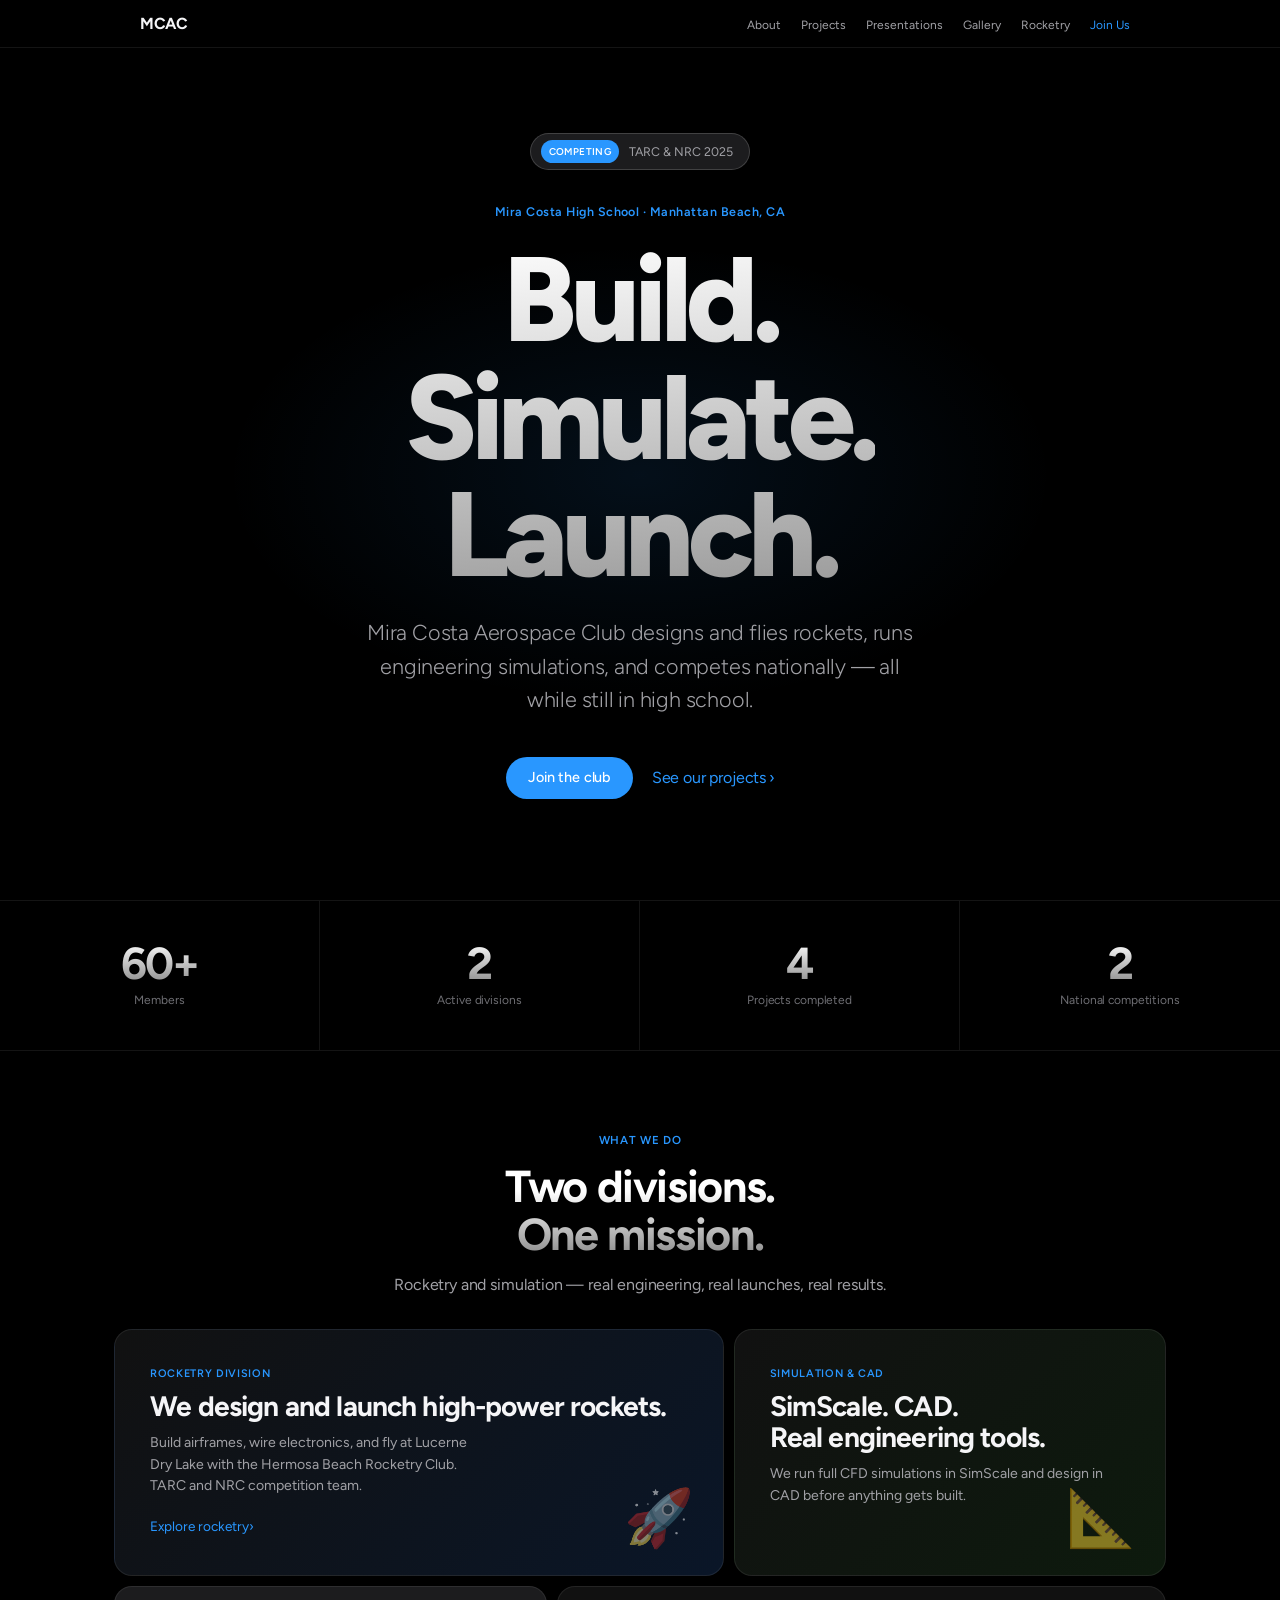
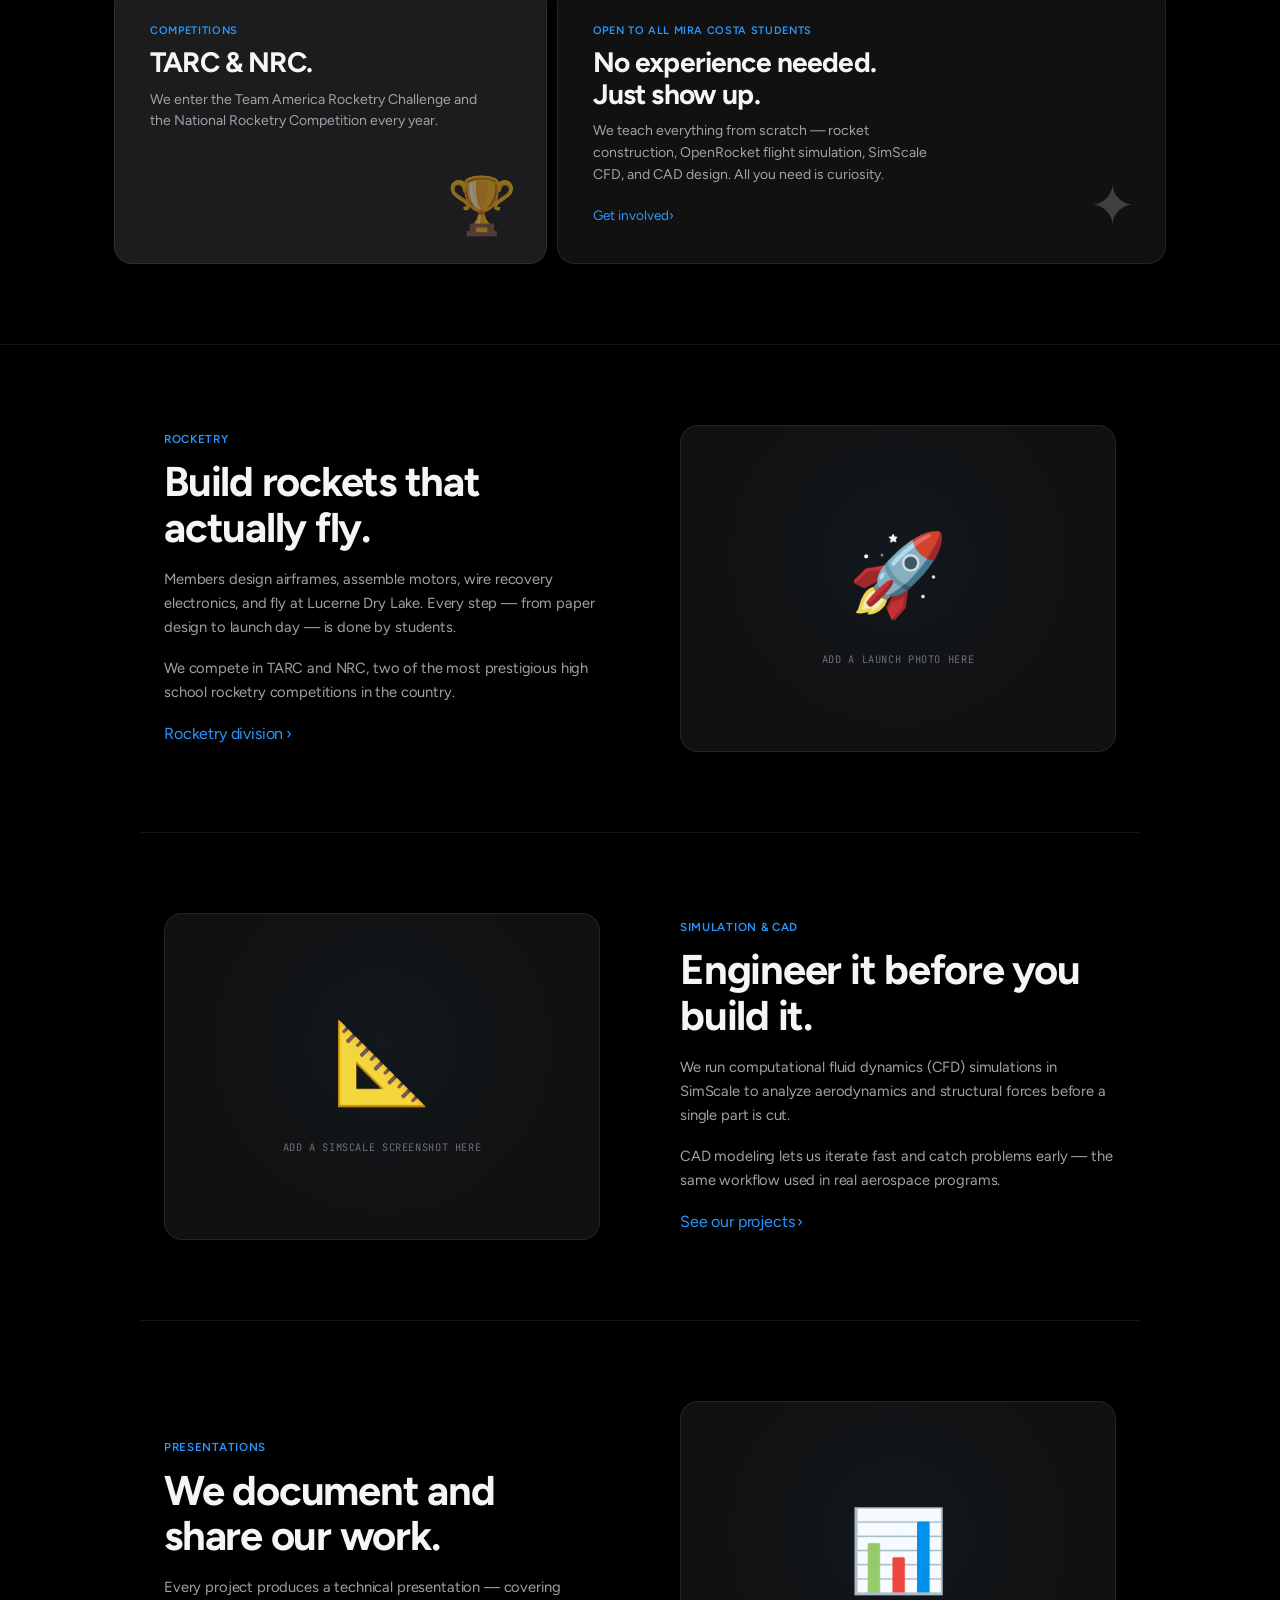
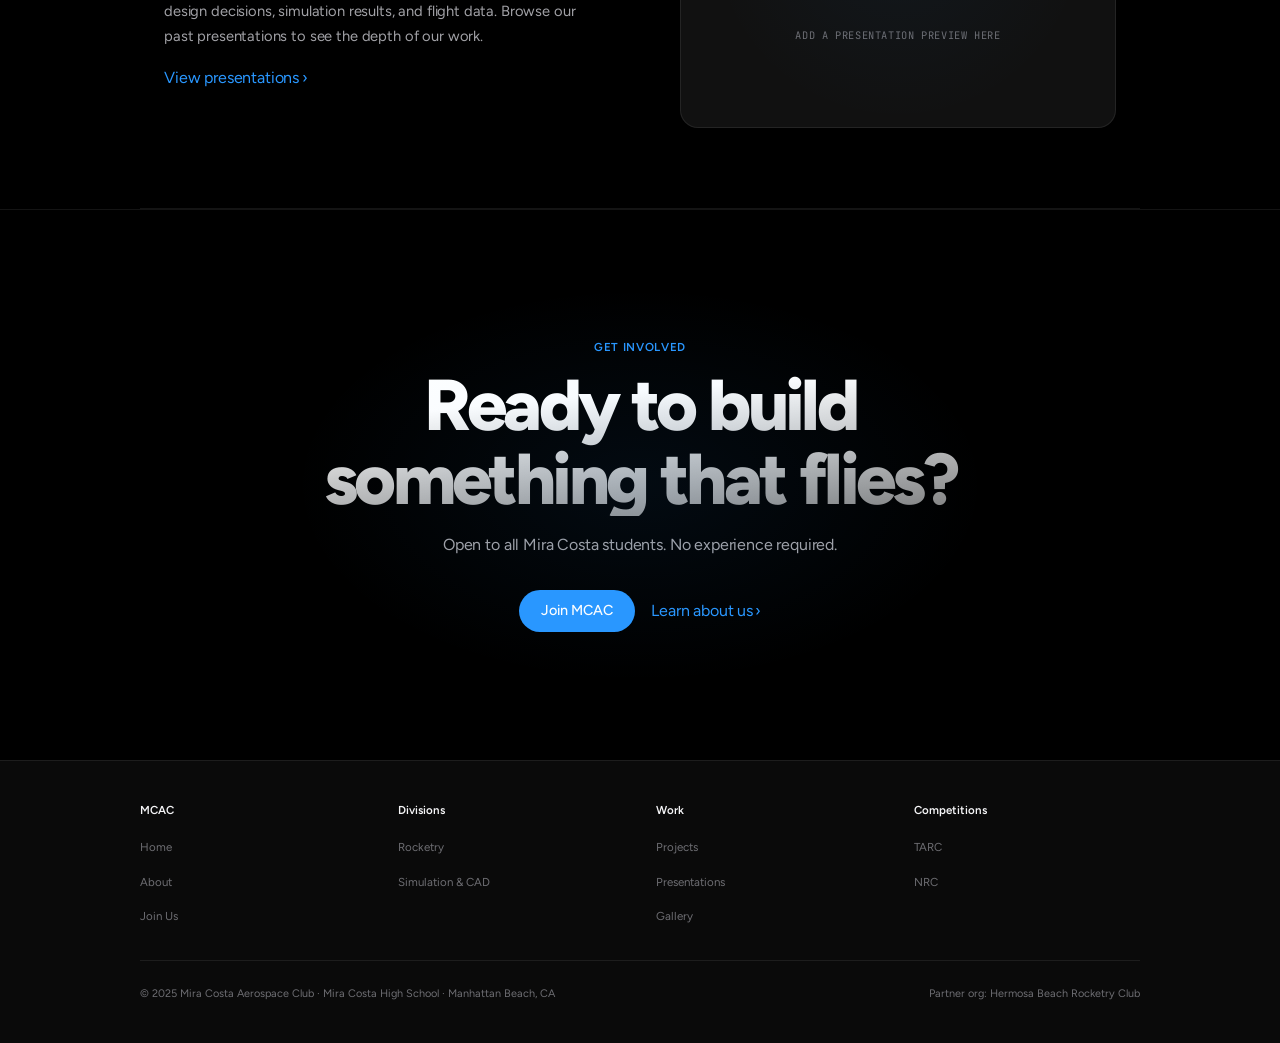
==== index.html @ 3d3687a6 "Add files via upload" ====
<!DOCTYPE html>
<html lang="en">
<head>
  <meta charset="UTF-8" />
  <meta name="viewport" content="width=device-width, initial-scale=1.0" />
  <title>Mira Costa Aerospace Club</title>
  <link rel="stylesheet" href="style.css" />
  <style>
    /* ── Hero ── */
    .hero {
      min-height: 100vh;
      display: flex;
      flex-direction: column;
      align-items: center;
      justify-content: center;
      text-align: center;
      padding: calc(var(--nav-h) + 5rem) 24px 6rem;
      position: relative;
      overflow: hidden;
    }

    .hero::before {
      content: '';
      position: absolute;
      top: 25%;
      left: 50%;
      transform: translateX(-50%);
      width: 900px; height: 500px;
      background: radial-gradient(ellipse, rgba(41,151,255,0.1) 0%, transparent 65%);
      pointer-events: none;
    }

    .hero-eyebrow {
      font-size: 0.78rem;
      font-weight: 600;
      letter-spacing: 0.04em;
      color: var(--blue);
      margin-bottom: 1.2rem;
      opacity: 0;
      animation: fadeUp 0.7s ease 0.1s forwards;
    }

    .hero h1 {
      font-size: clamp(3.8rem, 10vw, 7.5rem);
      font-weight: 800;
      letter-spacing: -0.05em;
      line-height: 0.98;
      margin-bottom: 1.4rem;
      opacity: 0;
      animation: fadeUp 0.7s ease 0.2s forwards;
      background: linear-gradient(175deg, #ffffff 0%, #999 100%);
      -webkit-background-clip: text;
      -webkit-text-fill-color: transparent;
      background-clip: text;
    }

    .hero-sub {
      font-size: clamp(1rem, 2vw, 1.35rem);
      font-weight: 300;
      color: var(--text-mid);
      max-width: 560px;
      line-height: 1.55;
      margin-bottom: 2.5rem;
      letter-spacing: -0.01em;
      opacity: 0;
      animation: fadeUp 0.7s ease 0.3s forwards;
    }

    .hero-actions {
      display: flex;
      gap: 1.2rem;
      justify-content: center;
      flex-wrap: wrap;
      opacity: 0;
      animation: fadeUp 0.7s ease 0.4s forwards;
    }

    /* ── Competitions badge ── */
    .comp-badge {
      display: inline-flex;
      align-items: center;
      gap: 0.6rem;
      background: var(--bg3);
      border: 1px solid var(--border2);
      border-radius: 980px;
      padding: 0.4rem 1rem 0.4rem 0.6rem;
      font-size: 0.78rem;
      color: var(--text-mid);
      margin-bottom: 2rem;
      opacity: 0;
      animation: fadeUp 0.7s ease 0.15s forwards;
    }

    .comp-badge span {
      background: var(--blue);
      color: #fff;
      font-size: 0.62rem;
      font-weight: 600;
      letter-spacing: 0.04em;
      text-transform: uppercase;
      padding: 0.2rem 0.5rem;
      border-radius: 980px;
    }

    /* ── Feature rows ── */
    .feature-row {
      display: grid;
      grid-template-columns: 1fr 1fr;
      gap: 5rem;
      align-items: center;
      padding: 5rem 24px;
      max-width: 1000px;
      margin: 0 auto;
      border-bottom: 1px solid var(--border);
    }

    .feature-row.flip { direction: rtl; }
    .feature-row.flip > * { direction: ltr; }

    .feature-text .eyebrow { margin-bottom: 0.7rem; }

    .feature-text h2 {
      font-size: clamp(1.8rem, 3.5vw, 2.6rem);
      font-weight: 700;
      letter-spacing: -0.03em;
      line-height: 1.1;
      margin-bottom: 1rem;
    }

    .feature-text p {
      font-size: 0.92rem;
      color: var(--text-mid);
      line-height: 1.65;
      margin-bottom: 1rem;
      letter-spacing: -0.01em;
    }

    .feature-visual {
      background: var(--bg2);
      border: 1px solid var(--border);
      border-radius: 18px;
      aspect-ratio: 4/3;
      display: flex;
      flex-direction: column;
      align-items: center;
      justify-content: center;
      font-size: 5rem;
      gap: 0.8rem;
      position: relative;
      overflow: hidden;
    }

    .feature-visual::before {
      content: '';
      position: absolute;
      inset: 0;
      background: radial-gradient(circle at 50% 40%, rgba(41,151,255,0.05), transparent 65%);
    }

    .feature-visual p {
      font-size: 0.65rem;
      color: var(--text-dim);
      letter-spacing: 0.06em;
      text-transform: uppercase;
      font-family: 'JetBrains Mono', monospace;
    }

    /* ── CTA ── */
    .cta-section {
      text-align: center;
      padding: 8rem 24px;
      position: relative;
      overflow: hidden;
    }

    .cta-section::before {
      content: '';
      position: absolute;
      top: 50%; left: 50%;
      transform: translate(-50%,-50%);
      width: 700px; height: 400px;
      background: radial-gradient(ellipse, rgba(41,151,255,0.07), transparent 70%);
      pointer-events: none;
    }

    .cta-section h2 {
      font-size: clamp(2.5rem, 6vw, 4.5rem);
      font-weight: 800;
      letter-spacing: -0.05em;
      line-height: 1.02;
      margin-bottom: 1rem;
      background: linear-gradient(175deg, #fff 30%, #666 100%);
      -webkit-background-clip: text;
      -webkit-text-fill-color: transparent;
      background-clip: text;
    }

    .cta-section p { font-size: 1rem; color: var(--text-mid); margin-bottom: 2rem; letter-spacing: -0.01em; }
    .cta-actions { display: flex; gap: 1rem; justify-content: center; flex-wrap: wrap; }

    @keyframes fadeUp {
      from { opacity: 0; transform: translateY(20px); }
      to   { opacity: 1; transform: translateY(0); }
    }

    @media (max-width: 760px) {
      .feature-row { grid-template-columns: 1fr; gap: 2.5rem; }
      .feature-row.flip { direction: ltr; }
    }
  </style>
</head>
<body>

  <nav>
    <div class="nav-inner">
      <a href="index.html" class="nav-logo">MCAC</a>
      <ul class="nav-links">
        <li><a href="about.html">About</a></li>
        <li><a href="projects.html">Projects</a></li>
        <li><a href="presentations.html">Presentations</a></li>
        <li><a href="gallery.html">Gallery</a></li>
        <li><a href="rocketry/index.html">Rocketry</a></li>
        <li><a href="contact.html" class="nav-join">Join Us</a></li>
      </ul>
    </div>
  </nav>

  <!-- HERO -->
  <section class="hero">
    <div class="comp-badge">
      <span>Competing</span>
      TARC &amp; NRC 2025
    </div>
    <div class="hero-eyebrow">Mira Costa High School · Manhattan Beach, CA</div>
    <h1>Build.<br>Simulate.<br>Launch.</h1>
    <p class="hero-sub">
      Mira Costa Aerospace Club designs and flies rockets, runs engineering simulations, and competes nationally — all while still in high school.
    </p>
    <div class="hero-actions">
      <a href="contact.html" class="btn-filled">Join the club</a>
      <a href="projects.html" class="btn-link">See our projects</a>
    </div>
  </section>

  <!-- STATS -->
  <div class="stats-bar reveal">
    <div class="stat-cell">
      <div class="stat-num">60+</div>
      <div class="stat-label">Members</div>
    </div>
    <div class="stat-cell">
      <div class="stat-num">2</div>
      <div class="stat-label">Active divisions</div>
    </div>
    <div class="stat-cell">
      <div class="stat-num">4</div>
      <div class="stat-label">Projects completed</div>
    </div>
    <div class="stat-cell">
      <div class="stat-num">2</div>
      <div class="stat-label">National competitions</div>
    </div>
  </div>

  <!-- BENTO -->
  <div style="text-align:center; padding: 5rem 24px 2rem; max-width:700px; margin:0 auto;" class="reveal">
    <div class="eyebrow">What we do</div>
    <h2 class="section-title">Two divisions.<br>One mission.</h2>
    <p style="font-size:1rem; color:var(--text-mid); letter-spacing:-0.01em;">Rocketry and simulation — real engineering, real launches, real results.</p>
  </div>

  <div class="bento reveal">
    <div class="bento-card col-7" style="background: linear-gradient(135deg, #111 0%, #0a1628 100%);">
      <div class="card-eyebrow">Rocketry Division</div>
      <h3>We design and launch high-power rockets.</h3>
      <p>Build airframes, wire electronics, and fly at Lucerne Dry Lake with the Hermosa Beach Rocketry Club. TARC and NRC competition team.</p>
      <a href="rocketry/index.html" class="btn-link-sm" style="margin-top:1.2rem; display:inline-flex;">Explore rocketry</a>
      <div class="big-icon">🚀</div>
    </div>

    <div class="bento-card col-5" style="background: linear-gradient(135deg, #111 0%, #0d1a0d 100%);">
      <div class="card-eyebrow">Simulation & CAD</div>
      <h3>SimScale. CAD.<br>Real engineering tools.</h3>
      <p>We run full CFD simulations in SimScale and design in CAD before anything gets built.</p>
      <div class="big-icon">📐</div>
    </div>

    <div class="bento-card col-5" style="background:var(--bg3);">
      <div class="card-eyebrow">Competitions</div>
      <h3>TARC &amp; NRC.</h3>
      <p>We enter the Team America Rocketry Challenge and the National Rocketry Competition every year.</p>
      <div class="big-icon">🏆</div>
    </div>

    <div class="bento-card col-7" style="background:var(--bg2);">
      <div class="card-eyebrow">Open to all Mira Costa students</div>
      <h3>No experience needed.<br>Just show up.</h3>
      <p>We teach everything from scratch — rocket construction, OpenRocket flight simulation, SimScale CFD, and CAD design. All you need is curiosity.</p>
      <a href="contact.html" class="btn-link-sm" style="margin-top:1.2rem; display:inline-flex;">Get involved</a>
      <div class="big-icon" style="opacity:0.2;">✦</div>
    </div>
  </div>

  <hr class="section-divider" />

  <!-- FEATURE: ROCKETRY -->
  <div class="feature-row reveal">
    <div class="feature-text">
      <div class="eyebrow">Rocketry</div>
      <h2>Build rockets that actually fly.</h2>
      <p>Members design airframes, assemble motors, wire recovery electronics, and fly at Lucerne Dry Lake. Every step — from paper design to launch day — is done by students.</p>
      <p>We compete in TARC and NRC, two of the most prestigious high school rocketry competitions in the country.</p>
      <a href="rocketry/index.html" class="btn-link">Rocketry division</a>
    </div>
    <div class="feature-visual">
      🚀
      <p>Add a launch photo here</p>
    </div>
  </div>

  <!-- FEATURE: SIMULATION -->
  <div class="feature-row flip reveal">
    <div class="feature-text">
      <div class="eyebrow">Simulation & CAD</div>
      <h2>Engineer it before you build it.</h2>
      <p>We run computational fluid dynamics (CFD) simulations in SimScale to analyze aerodynamics and structural forces before a single part is cut.</p>
      <p>CAD modeling lets us iterate fast and catch problems early — the same workflow used in real aerospace programs.</p>
      <a href="projects.html" class="btn-link">See our projects</a>
    </div>
    <div class="feature-visual">
      📐
      <p>Add a SimScale screenshot here</p>
    </div>
  </div>

  <!-- FEATURE: PRESENTATIONS -->
  <div class="feature-row reveal">
    <div class="feature-text">
      <div class="eyebrow">Presentations</div>
      <h2>We document and share our work.</h2>
      <p>Every project produces a technical presentation — covering design decisions, simulation results, and flight data. Browse our past presentations to see the depth of our work.</p>
      <a href="presentations.html" class="btn-link">View presentations</a>
    </div>
    <div class="feature-visual">
      📊
      <p>Add a presentation preview here</p>
    </div>
  </div>

  <hr class="section-divider" />

  <!-- CTA -->
  <section class="cta-section reveal">
    <div class="eyebrow" style="margin-bottom:0.8rem;">Get involved</div>
    <h2>Ready to build<br>something that flies?</h2>
    <p>Open to all Mira Costa students. No experience required.</p>
    <div class="cta-actions">
      <a href="contact.html" class="btn-filled">Join MCAC</a>
      <a href="about.html" class="btn-link">Learn about us</a>
    </div>
  </section>

  <footer>
    <div class="footer-inner">
      <div class="footer-top">
        <div class="footer-col">
          <h5>MCAC</h5>
          <ul>
            <li><a href="index.html">Home</a></li>
            <li><a href="about.html">About</a></li>
            <li><a href="contact.html">Join Us</a></li>
          </ul>
        </div>
        <div class="footer-col">
          <h5>Divisions</h5>
          <ul>
            <li><a href="rocketry/index.html">Rocketry</a></li>
            <li><a href="projects.html">Simulation & CAD</a></li>
          </ul>
        </div>
        <div class="footer-col">
          <h5>Work</h5>
          <ul>
            <li><a href="projects.html">Projects</a></li>
            <li><a href="presentations.html">Presentations</a></li>
            <li><a href="gallery.html">Gallery</a></li>
          </ul>
        </div>
        <div class="footer-col">
          <h5>Competitions</h5>
          <ul>
            <li><a href="#">TARC</a></li>
            <li><a href="#">NRC</a></li>
          </ul>
        </div>
      </div>
      <div class="footer-bottom">
        <p>© 2025 Mira Costa Aerospace Club · Mira Costa High School · Manhattan Beach, CA</p>
        <p>Partner org: Hermosa Beach Rocketry Club</p>
      </div>
    </div>
  </footer>

  <script>
    const observer = new IntersectionObserver(entries => {
      entries.forEach(e => { if (e.isIntersecting) e.target.classList.add('visible'); });
    }, { threshold: 0.1 });
    document.querySelectorAll('.reveal').forEach(el => observer.observe(el));
  </script>

</body>
</html>
---- style.css ----
@import url('https://fonts.googleapis.com/css2?family=Figtree:wght@300;400;500;600;700;800&family=JetBrains+Mono:wght@400;500&display=swap');

*, *::before, *::after { box-sizing: border-box; margin: 0; padding: 0; }

:root {
  --bg:       #000000;
  --bg1:      #0a0a0a;
  --bg2:      #111111;
  --bg3:      #1c1c1e;
  --bg4:      #2c2c2e;
  --border:   rgba(255,255,255,0.08);
  --border2:  rgba(255,255,255,0.16);
  --text:     #f5f5f7;
  --text-mid: #a1a1a6;
  --text-dim: #6e6e73;
  --blue:     #2997ff;
  --green:    #30d158;
  --nav-h:    48px;
}

html { scroll-behavior: smooth; }

body {
  font-family: 'Figtree', -apple-system, 'Helvetica Neue', sans-serif;
  background: var(--bg);
  color: var(--text);
  line-height: 1.6;
  font-size: 17px;
  -webkit-font-smoothing: antialiased;
}

a { color: inherit; text-decoration: none; }
img { display: block; max-width: 100%; }

/* ── NAV ── */
nav {
  position: fixed;
  top: 0; left: 0; right: 0;
  z-index: 999;
  height: var(--nav-h);
  background: rgba(0,0,0,0.8);
  backdrop-filter: saturate(180%) blur(20px);
  -webkit-backdrop-filter: saturate(180%) blur(20px);
  border-bottom: 1px solid var(--border);
  display: flex;
  align-items: center;
  justify-content: center;
  padding: 0 22px;
}

.nav-inner {
  display: flex;
  align-items: center;
  justify-content: space-between;
  width: 100%;
  max-width: 1000px;
}

.nav-logo {
  font-size: 1rem;
  font-weight: 700;
  letter-spacing: -0.02em;
  color: var(--text);
}

.nav-links {
  display: flex;
  list-style: none;
  align-items: center;
}

.nav-links a {
  font-size: 0.75rem;
  font-weight: 400;
  color: var(--text-mid);
  padding: 0 10px;
  transition: color 0.15s;
  white-space: nowrap;
}

.nav-links a:hover,
.nav-links a.active { color: var(--text); }

.nav-join {
  font-size: 0.75rem !important;
  color: var(--blue) !important;
}

/* ── Buttons ── */
.btn-filled {
  display: inline-flex;
  align-items: center;
  background: var(--blue);
  color: #fff;
  padding: 0.6rem 1.4rem;
  border-radius: 980px;
  font-size: 0.9rem;
  font-weight: 500;
  letter-spacing: -0.01em;
  transition: background 0.15s, transform 0.15s;
  border: none;
  cursor: pointer;
}

.btn-filled:hover { background: #0077ed; transform: scale(1.02); }

.btn-link {
  display: inline-flex;
  align-items: center;
  gap: 0.15rem;
  font-size: 1rem;
  font-weight: 400;
  color: var(--blue);
  transition: opacity 0.15s;
  letter-spacing: -0.01em;
}

.btn-link::after { content: ' ›'; }
.btn-link:hover { opacity: 0.7; }

.btn-link-sm {
  font-size: 0.85rem;
  color: var(--blue);
  display: inline-flex;
  align-items: center;
  transition: opacity 0.15s;
}

.btn-link-sm::after { content: ' ›'; }
.btn-link-sm:hover { opacity: 0.7; }

/* ── Page header ── */
.page-header {
  padding: calc(var(--nav-h) + 4rem) 24px 4rem;
  text-align: center;
  max-width: 700px;
  margin: 0 auto;
}

.page-header .eyebrow {
  font-size: 0.72rem;
  font-weight: 600;
  letter-spacing: 0.06em;
  text-transform: uppercase;
  color: var(--blue);
  margin-bottom: 0.8rem;
}

.page-header h1 {
  font-size: clamp(2.2rem, 5vw, 3.8rem);
  font-weight: 700;
  letter-spacing: -0.04em;
  line-height: 1.06;
  margin-bottom: 1rem;
  background: linear-gradient(180deg, #fff 0%, #888 100%);
  -webkit-background-clip: text;
  -webkit-text-fill-color: transparent;
  background-clip: text;
}

.page-header p {
  font-size: 1rem;
  color: var(--text-mid);
  line-height: 1.6;
  letter-spacing: -0.01em;
}

/* ── Section wrappers ── */
.section {
  padding: 5rem 24px;
  max-width: 1000px;
  margin: 0 auto;
}

.section-full {
  padding: 5rem 24px;
}

.section-divider {
  border: none;
  border-top: 1px solid var(--border);
  margin: 0;
}

.eyebrow {
  font-size: 0.72rem;
  font-weight: 600;
  letter-spacing: 0.06em;
  text-transform: uppercase;
  color: var(--blue);
  margin-bottom: 0.8rem;
}

.section-title {
  font-size: clamp(1.8rem, 4vw, 2.8rem);
  font-weight: 700;
  letter-spacing: -0.03em;
  line-height: 1.08;
  margin-bottom: 0.8rem;
  background: linear-gradient(180deg, #fff 30%, #888 100%);
  -webkit-background-clip: text;
  -webkit-text-fill-color: transparent;
  background-clip: text;
}

.section-sub {
  font-size: 0.95rem;
  color: var(--text-mid);
  line-height: 1.6;
  max-width: 520px;
  margin-bottom: 3rem;
  letter-spacing: -0.01em;
}

/* ── Stats bar ── */
.stats-bar {
  display: grid;
  grid-template-columns: repeat(4, 1fr);
  border-top: 1px solid var(--border);
  border-bottom: 1px solid var(--border);
}

.stat-cell {
  padding: 2.5rem 2rem;
  text-align: center;
  border-right: 1px solid var(--border);
}

.stat-cell:last-child { border-right: none; }

.stat-num {
  font-size: 2.8rem;
  font-weight: 700;
  letter-spacing: -0.04em;
  background: linear-gradient(180deg, #fff 0%, #888 100%);
  -webkit-background-clip: text;
  -webkit-text-fill-color: transparent;
  background-clip: text;
  line-height: 1;
  margin-bottom: 0.3rem;
}

.stat-label {
  font-size: 0.75rem;
  color: var(--text-dim);
  letter-spacing: -0.01em;
}

/* ── Bento grid ── */
.bento {
  display: grid;
  grid-template-columns: repeat(12, 1fr);
  gap: 10px;
  padding: 0 24px 5rem;
  max-width: 1100px;
  margin: 0 auto;
}

.bento-card {
  background: var(--bg2);
  border: 1px solid var(--border);
  border-radius: 18px;
  padding: 2.2rem;
  position: relative;
  overflow: hidden;
  transition: border-color 0.3s, transform 0.3s;
}

.bento-card:hover { border-color: var(--border2); transform: scale(1.006); }

.bento-card .card-eyebrow {
  font-size: 0.68rem;
  font-weight: 600;
  letter-spacing: 0.06em;
  text-transform: uppercase;
  color: var(--blue);
  margin-bottom: 0.5rem;
}

.bento-card h3 {
  font-size: clamp(1.2rem, 2.2vw, 1.8rem);
  font-weight: 700;
  letter-spacing: -0.03em;
  line-height: 1.12;
  margin-bottom: 0.6rem;
}

.bento-card p {
  font-size: 0.88rem;
  color: var(--text-mid);
  line-height: 1.55;
  max-width: 340px;
}

.bento-card .big-icon {
  font-size: 3.5rem;
  position: absolute;
  bottom: 1.8rem;
  right: 1.8rem;
  opacity: 0.5;
  line-height: 1;
}

.col-7  { grid-column: span 7; }
.col-5  { grid-column: span 5; }
.col-6  { grid-column: span 6; }
.col-12 { grid-column: span 12; }

/* ── Footer ── */
footer {
  background: var(--bg1);
  border-top: 1px solid var(--border);
  padding: 2.5rem 24px;
}

.footer-inner {
  max-width: 1000px;
  margin: 0 auto;
}

.footer-top {
  display: grid;
  grid-template-columns: repeat(4, 1fr);
  gap: 2rem;
  padding-bottom: 2rem;
  border-bottom: 1px solid var(--border);
  margin-bottom: 1.5rem;
}

.footer-col h5 {
  font-size: 0.72rem;
  font-weight: 600;
  color: var(--text);
  margin-bottom: 0.8rem;
}

.footer-col ul { list-style: none; display: flex; flex-direction: column; gap: 0.45rem; }
.footer-col ul a { font-size: 0.72rem; color: var(--text-dim); transition: color 0.15s; }
.footer-col ul a:hover { color: var(--text-mid); }

.footer-bottom {
  display: flex;
  justify-content: space-between;
  align-items: center;
  flex-wrap: wrap;
  gap: 1rem;
}

.footer-bottom p { font-size: 0.68rem; color: var(--text-dim); }

/* ── Scroll reveal ── */
.reveal {
  opacity: 0;
  transform: translateY(24px);
  transition: opacity 0.7s ease, transform 0.7s ease;
}

.reveal.visible { opacity: 1; transform: translateY(0); }

/* ── Mono tag ── */
.mono {
  font-family: 'JetBrains Mono', monospace;
  font-size: 0.7rem;
  letter-spacing: 0.06em;
}

/* ── Responsive ── */
@media (max-width: 860px) {
  .col-7, .col-5, .col-6 { grid-column: span 12; }
  .stats-bar { grid-template-columns: repeat(2, 1fr); }
  .stat-cell:nth-child(2) { border-right: none; }
  .footer-top { grid-template-columns: repeat(2, 1fr); }
}

@media (max-width: 600px) {
  .nav-links { display: none; }
  .footer-top { grid-template-columns: 1fr 1fr; }
}
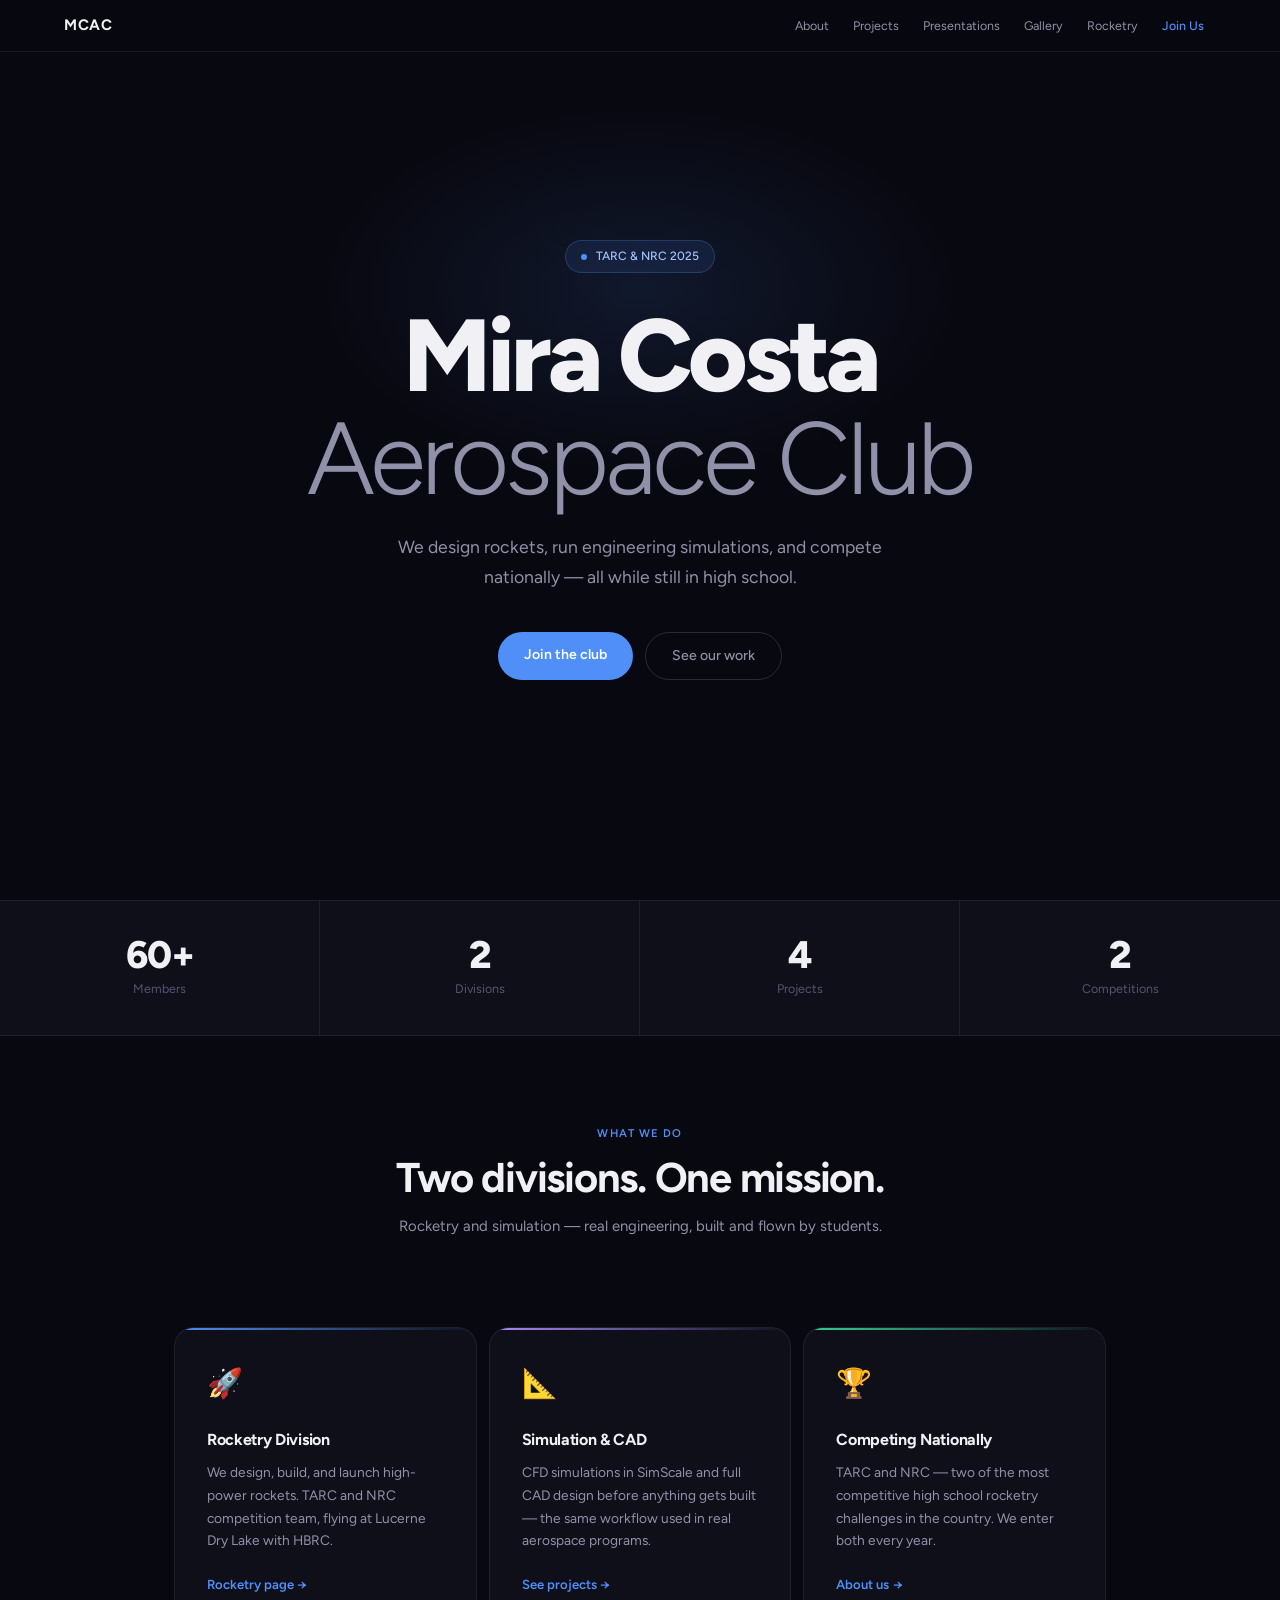
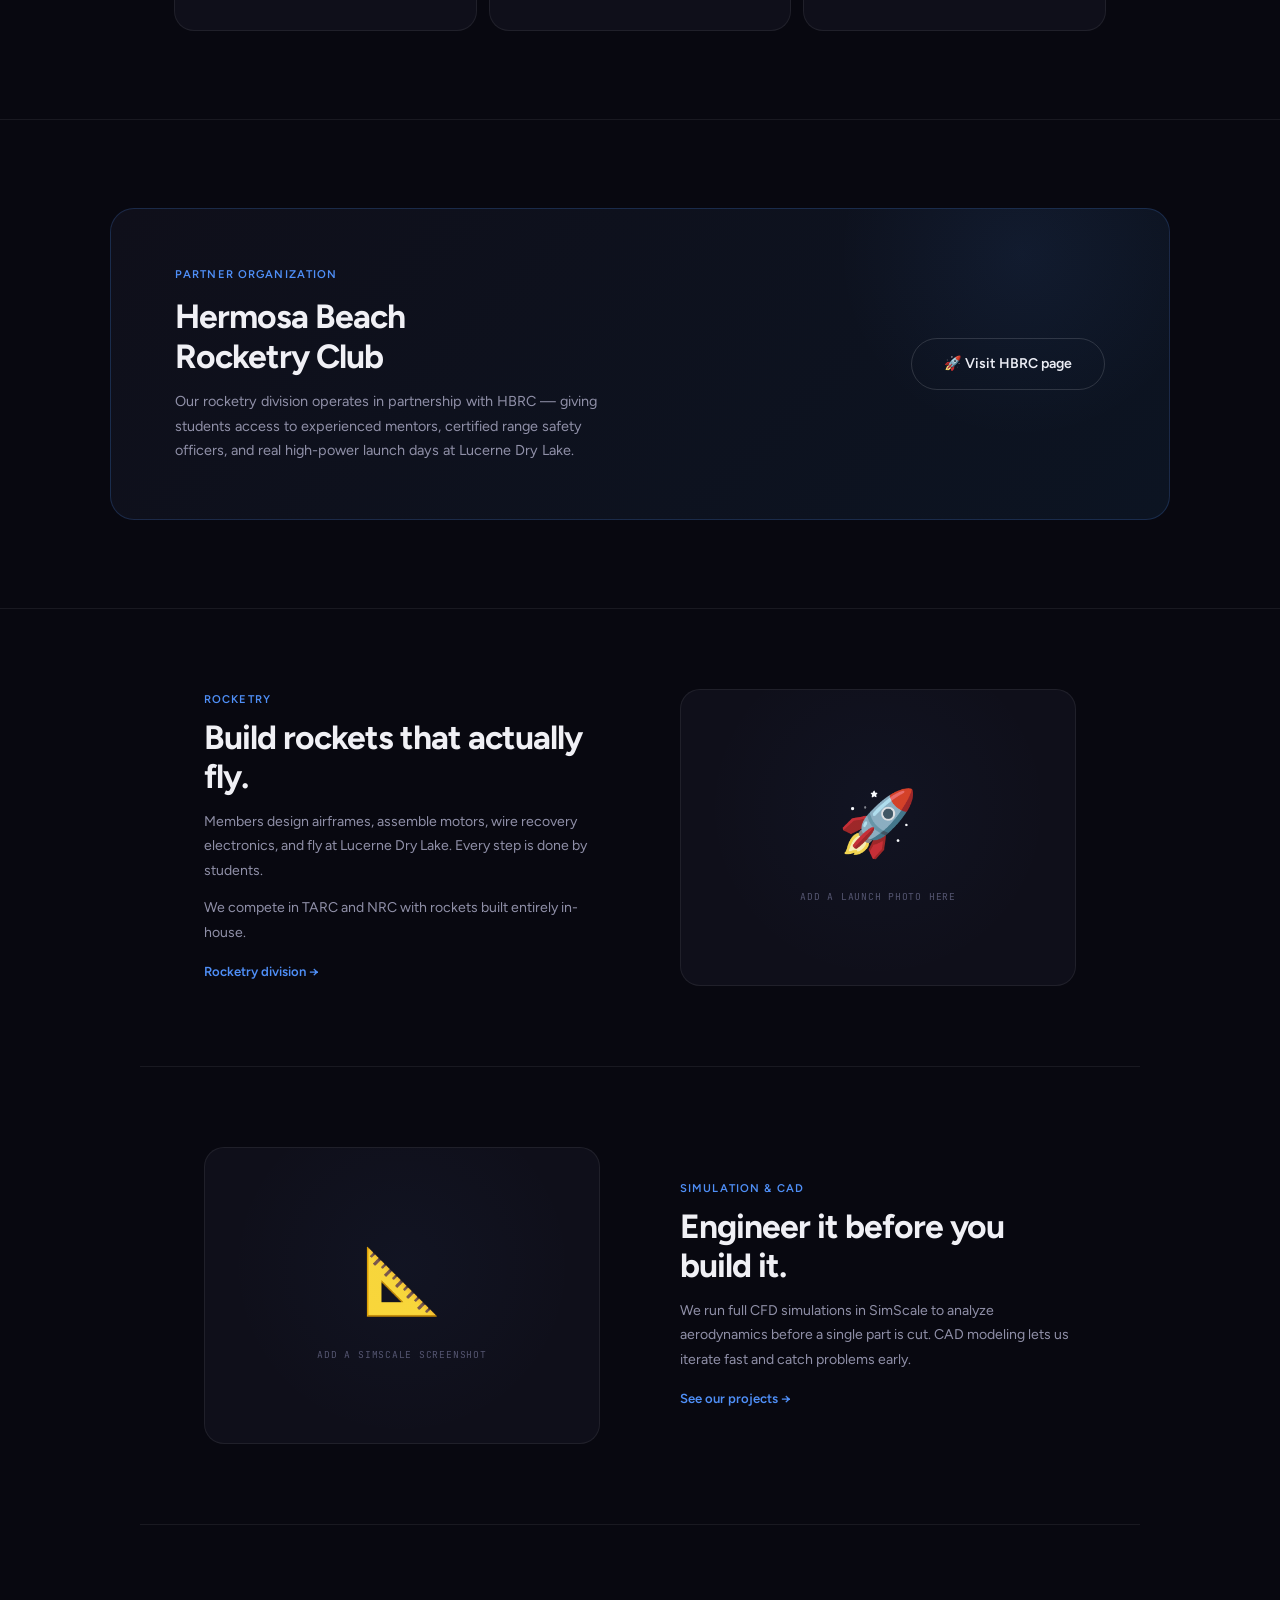
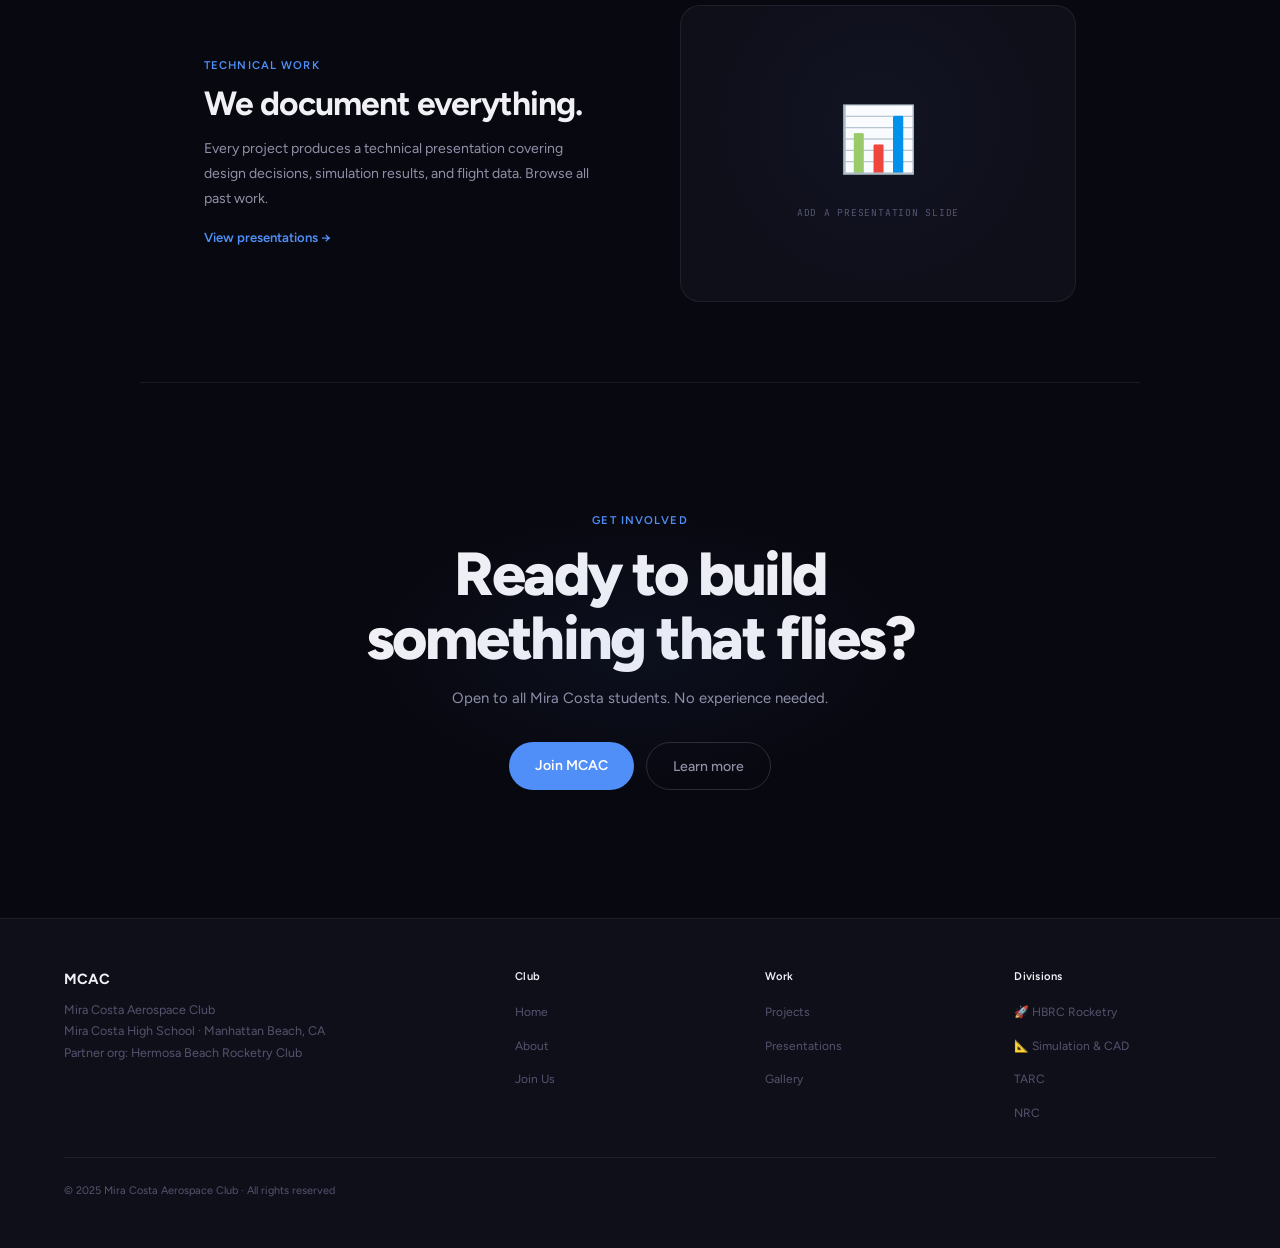
==== commit 31232db6: "Add files via upload" ====
--- a/index.html
+++ b/index.html
@@ -4,9 +4,61 @@
   <meta charset="UTF-8" />
   <meta name="viewport" content="width=device-width, initial-scale=1.0" />
   <title>Mira Costa Aerospace Club</title>
-  <link rel="stylesheet" href="style.css" />
+  <link rel="preconnect" href="https://fonts.googleapis.com">
+  <link rel="preconnect" href="https://fonts.gstatic.com" crossorigin>
+  <link href="https://fonts.googleapis.com/css2?family=Figtree:wght@300;400;500;600;700;800&family=JetBrains+Mono:wght@400;500&display=swap" rel="stylesheet">
   <style>
-    /* ── Hero ── */
+    *, *::before, *::after { box-sizing: border-box; margin: 0; padding: 0; }
+
+    :root {
+      --bg:      #080810;
+      --bg2:     #0f0f1a;
+      --bg3:     #16162a;
+      --border:  rgba(255,255,255,0.07);
+      --border2: rgba(255,255,255,0.14);
+      --text:    #f0f0f5;
+      --mid:     #9090a8;
+      --dim:     #54546e;
+      --blue:    #4f8ff7;
+      --blue2:   #a5c4ff;
+    }
+
+    html { scroll-behavior: smooth; }
+
+    body {
+      font-family: 'Figtree', -apple-system, sans-serif;
+      background: var(--bg);
+      color: var(--text);
+      line-height: 1.65;
+      -webkit-font-smoothing: antialiased;
+    }
+
+    a { color: inherit; text-decoration: none; }
+
+    /* ── NAV ── */
+    nav {
+      position: fixed;
+      top: 0; left: 0; right: 0;
+      z-index: 100;
+      height: 52px;
+      background: rgba(8,8,16,0.85);
+      backdrop-filter: blur(18px);
+      -webkit-backdrop-filter: blur(18px);
+      border-bottom: 1px solid var(--border);
+      display: flex;
+      align-items: center;
+      padding: 0 5%;
+    }
+
+    .nav-logo { font-size: 0.95rem; font-weight: 700; letter-spacing: 0.04em; color: var(--text); margin-right: auto; }
+
+    .nav-links { display: flex; list-style: none; }
+
+    .nav-links a { font-size: 0.78rem; font-weight: 400; color: var(--mid); padding: 0 12px; transition: color 0.15s; }
+    .nav-links a:hover { color: var(--text); }
+    .nav-join { color: var(--blue) !important; font-weight: 500 !important; }
+
+    /* ── HERO ── */
     .hero {
       min-height: 100vh;
       display: flex;
@@ -14,398 +66,452 @@
       align-items: center;
       justify-content: center;
       text-align: center;
-      padding: calc(var(--nav-h) + 5rem) 24px 6rem;
+      padding: 100px 5% 80px;
       position: relative;
       overflow: hidden;
     }
 
-    .hero::before {
-      content: '';
+    .hero-glow {
       position: absolute;
-      top: 25%;
-      left: 50%;
+      top: 10%; left: 50%;
       transform: translateX(-50%);
-      width: 900px; height: 500px;
-      background: radial-gradient(ellipse, rgba(41,151,255,0.1) 0%, transparent 65%);
+      width: 700px; height: 400px;
+      background: radial-gradient(ellipse, rgba(79,143,247,0.12), transparent 65%);
       pointer-events: none;
     }
 
-    .hero-eyebrow {
-      font-size: 0.78rem;
-      font-weight: 600;
-      letter-spacing: 0.04em;
-      color: var(--blue);
-      margin-bottom: 1.2rem;
-      opacity: 0;
-      animation: fadeUp 0.7s ease 0.1s forwards;
-    }
+    .hero-pill {
+      display: inline-flex;
+      align-items: center;
+      gap: 0.6rem;
+      background: rgba(79,143,247,0.1);
+      border: 1px solid rgba(79,143,247,0.25);
+      border-radius: 100px;
+      padding: 0.35rem 0.9rem;
+      font-size: 0.75rem;
+      font-weight: 500;
+      color: var(--blue2);
+      margin-bottom: 2rem;
+      animation: fadeUp 0.6s ease 0.1s both;
+    }
+
+    .hero-pill-dot {
+      width: 6px; height: 6px;
+      background: var(--blue);
+      border-radius: 50%;
+      animation: pulse 2s ease-in-out infinite;
+    }
+
+    @keyframes pulse { 0%,100%{opacity:1;transform:scale(1)} 50%{opacity:0.5;transform:scale(0.8)} }
 
     .hero h1 {
-      font-size: clamp(3.8rem, 10vw, 7.5rem);
+      font-size: clamp(3rem, 8vw, 6.5rem);
       font-weight: 800;
-      letter-spacing: -0.05em;
-      line-height: 0.98;
+      letter-spacing: -0.04em;
+      line-height: 1.0;
       margin-bottom: 1.4rem;
-      opacity: 0;
-      animation: fadeUp 0.7s ease 0.2s forwards;
-      background: linear-gradient(175deg, #ffffff 0%, #999 100%);
-      -webkit-background-clip: text;
-      -webkit-text-fill-color: transparent;
-      background-clip: text;
-    }
+      color: var(--text);
+      animation: fadeUp 0.6s ease 0.2s both;
+    }
+
+    .hero h1 .light { font-weight: 300; color: var(--mid); }
 
     .hero-sub {
-      font-size: clamp(1rem, 2vw, 1.35rem);
-      font-weight: 300;
-      color: var(--text-mid);
-      max-width: 560px;
-      line-height: 1.55;
+      font-size: clamp(0.95rem, 1.8vw, 1.1rem);
+      font-weight: 400;
+      color: var(--mid);
+      max-width: 500px;
+      line-height: 1.7;
       margin-bottom: 2.5rem;
-      letter-spacing: -0.01em;
-      opacity: 0;
-      animation: fadeUp 0.7s ease 0.3s forwards;
-    }
-
-    .hero-actions {
+      animation: fadeUp 0.6s ease 0.3s both;
+    }
+
+    .hero-btns {
       display: flex;
-      gap: 1.2rem;
+      gap: 0.8rem;
       justify-content: center;
       flex-wrap: wrap;
-      opacity: 0;
-      animation: fadeUp 0.7s ease 0.4s forwards;
-    }
-
-    /* ── Competitions badge ── */
-    .comp-badge {
-      display: inline-flex;
-      align-items: center;
-      gap: 0.6rem;
-      background: var(--bg3);
-      border: 1px solid var(--border2);
-      border-radius: 980px;
-      padding: 0.4rem 1rem 0.4rem 0.6rem;
-      font-size: 0.78rem;
-      color: var(--text-mid);
-      margin-bottom: 2rem;
-      opacity: 0;
-      animation: fadeUp 0.7s ease 0.15s forwards;
-    }
-
-    .comp-badge span {
+      animation: fadeUp 0.6s ease 0.4s both;
+    }
+
+    .btn-blue {
       background: var(--blue);
       color: #fff;
-      font-size: 0.62rem;
+      padding: 0.7rem 1.6rem;
+      border-radius: 100px;
+      font-size: 0.88rem;
       font-weight: 600;
-      letter-spacing: 0.04em;
-      text-transform: uppercase;
-      padding: 0.2rem 0.5rem;
-      border-radius: 980px;
-    }
-
-    /* ── Feature rows ── */
-    .feature-row {
+      transition: all 0.2s;
+    }
+
+    .btn-blue:hover { background: #3a78e8; transform: translateY(-1px); box-shadow: 0 8px 24px rgba(79,143,247,0.28); }
+
+    .btn-ghost {
+      background: transparent;
+      color: var(--mid);
+      padding: 0.7rem 1.6rem;
+      border-radius: 100px;
+      font-size: 0.88rem;
+      font-weight: 500;
+      border: 1px solid var(--border2);
+      transition: all 0.2s;
+    }
+
+    .btn-ghost:hover { color: var(--text); border-color: rgba(255,255,255,0.3); }
+
+    /* ── STATS ── */
+    .stats {
       display: grid;
-      grid-template-columns: 1fr 1fr;
-      gap: 5rem;
-      align-items: center;
-      padding: 5rem 24px;
-      max-width: 1000px;
-      margin: 0 auto;
+      grid-template-columns: repeat(4, 1fr);
+      border-top: 1px solid var(--border);
       border-bottom: 1px solid var(--border);
-    }
-
-    .feature-row.flip { direction: rtl; }
-    .feature-row.flip > * { direction: ltr; }
-
-    .feature-text .eyebrow { margin-bottom: 0.7rem; }
-
-    .feature-text h2 {
+      background: var(--bg2);
+    }
+
+    .stat { padding: 2.2rem 2rem; text-align: center; border-right: 1px solid var(--border); }
+    .stat:last-child { border-right: none; }
+    .stat-n { font-size: 2.4rem; font-weight: 800; letter-spacing: -0.04em; color: var(--text); line-height: 1; margin-bottom: 0.3rem; }
+    .stat-l { font-size: 0.78rem; color: var(--dim); }
+
+    /* ── SHARED LAYOUT ── */
+    .wrap { max-width: 1060px; margin: 0 auto; padding: 0 5%; }
+    .pad { padding: 5.5rem 0; }
+    .pad-sm { padding: 3rem 0; }
+
+    .label { font-size: 0.7rem; font-weight: 600; letter-spacing: 0.1em; text-transform: uppercase; color: var(--blue); margin-bottom: 0.8rem; }
+
+    .heading {
       font-size: clamp(1.8rem, 3.5vw, 2.6rem);
       font-weight: 700;
       letter-spacing: -0.03em;
       line-height: 1.1;
-      margin-bottom: 1rem;
-    }
-
-    .feature-text p {
-      font-size: 0.92rem;
-      color: var(--text-mid);
-      line-height: 1.65;
-      margin-bottom: 1rem;
-      letter-spacing: -0.01em;
-    }
-
-    .feature-visual {
+      margin-bottom: 0.8rem;
+    }
+
+    .subtext { font-size: 0.93rem; color: var(--mid); line-height: 1.7; max-width: 500px; }
+
+    hr.rule { border: none; border-top: 1px solid var(--border); }
+
+    /* ── CARDS ── */
+    .cards { display: grid; grid-template-columns: repeat(auto-fit, minmax(270px, 1fr)); gap: 12px; }
+
+    .card {
       background: var(--bg2);
       border: 1px solid var(--border);
-      border-radius: 18px;
+      border-radius: 20px;
+      padding: 2rem;
+      position: relative;
+      overflow: hidden;
+      transition: border-color 0.25s, transform 0.25s;
+    }
+
+    .card:hover { border-color: var(--border2); transform: translateY(-3px); }
+
+    .card-stripe {
+      position: absolute;
+      top: 0; left: 0; right: 0;
+      height: 2px;
+    }
+
+    .card-icon { font-size: 1.8rem; margin-bottom: 1.2rem; }
+    .card h3 { font-size: 1rem; font-weight: 700; letter-spacing: -0.02em; margin-bottom: 0.5rem; }
+    .card p { font-size: 0.86rem; color: var(--mid); line-height: 1.65; margin-bottom: 1.2rem; }
+
+    .card-lnk { font-size: 0.82rem; font-weight: 600; color: var(--blue); display: inline-flex; align-items: center; transition: gap 0.15s; gap: 0.2rem; }
+    .card-lnk:hover { gap: 0.5rem; }
+    .card-lnk::after { content: '→'; }
+
+    /* ── HBRC BANNER ── */
+    .hbrc-banner {
+      background: linear-gradient(135deg, var(--bg2) 0%, #0c1422 100%);
+      border: 1px solid rgba(79,143,247,0.2);
+      border-radius: 24px;
+      padding: 3.5rem 4rem;
+      display: grid;
+      grid-template-columns: 1fr auto;
+      align-items: center;
+      gap: 3rem;
+      position: relative;
+      overflow: hidden;
+    }
+
+    .hbrc-banner::before {
+      content: '';
+      position: absolute;
+      top: -50%; right: -5%;
+      width: 400px; height: 400px;
+      background: radial-gradient(circle, rgba(79,143,247,0.07), transparent 65%);
+      pointer-events: none;
+    }
+
+    .hbrc-banner h2 { font-size: clamp(1.5rem, 3vw, 2.1rem); font-weight: 700; letter-spacing: -0.03em; line-height: 1.2; margin-bottom: 0.8rem; }
+    .hbrc-banner p { font-size: 0.9rem; color: var(--mid); line-height: 1.7; max-width: 460px; }
+
+    .btn-hbrc {
+      background: transparent;
+      color: var(--text);
+      padding: 0.85rem 2rem;
+      border-radius: 100px;
+      font-size: 0.88rem;
+      font-weight: 600;
+      border: 1px solid var(--border2);
+      white-space: nowrap;
+      flex-shrink: 0;
+      display: flex;
+      align-items: center;
+      gap: 0.5rem;
+      transition: all 0.2s;
+    }
+
+    .btn-hbrc:hover { background: var(--blue); border-color: var(--blue); transform: translateY(-1px); box-shadow: 0 8px 24px rgba(79,143,247,0.25); }
+
+    /* ── FEATURE ROW ── */
+    .feat {
+      display: grid;
+      grid-template-columns: 1fr 1fr;
+      gap: 5rem;
+      align-items: center;
+      padding: 5rem 5%;
+      max-width: 1000px;
+      margin: 0 auto;
+      border-bottom: 1px solid var(--border);
+    }
+
+    .feat.flip { direction: rtl; }
+    .feat.flip > * { direction: ltr; }
+
+    .feat-text .label { margin-bottom: 0.6rem; }
+    .feat-text h2 { font-size: clamp(1.5rem, 2.8vw, 2.1rem); font-weight: 700; letter-spacing: -0.03em; line-height: 1.15; margin-bottom: 0.9rem; }
+    .feat-text p { font-size: 0.88rem; color: var(--mid); line-height: 1.75; margin-bottom: 0.8rem; }
+
+    .feat-box {
+      background: var(--bg2);
+      border: 1px solid var(--border);
+      border-radius: 20px;
       aspect-ratio: 4/3;
       display: flex;
       flex-direction: column;
       align-items: center;
       justify-content: center;
-      font-size: 5rem;
       gap: 0.8rem;
+      font-size: 4rem;
       position: relative;
       overflow: hidden;
     }
 
-    .feature-visual::before {
-      content: '';
-      position: absolute;
-      inset: 0;
-      background: radial-gradient(circle at 50% 40%, rgba(41,151,255,0.05), transparent 65%);
-    }
-
-    .feature-visual p {
-      font-size: 0.65rem;
-      color: var(--text-dim);
-      letter-spacing: 0.06em;
-      text-transform: uppercase;
-      font-family: 'JetBrains Mono', monospace;
-    }
+    .feat-box::before { content: ''; position: absolute; inset: 0; background: radial-gradient(circle at 50% 40%, rgba(79,143,247,0.04), transparent 65%); }
+
+    .feat-box p { font-family: 'JetBrains Mono', monospace; font-size: 0.6rem; color: var(--dim); letter-spacing: 0.08em; text-transform: uppercase; }
 
     /* ── CTA ── */
-    .cta-section {
-      text-align: center;
-      padding: 8rem 24px;
-      position: relative;
-      overflow: hidden;
-    }
-
-    .cta-section::before {
-      content: '';
-      position: absolute;
-      top: 50%; left: 50%;
-      transform: translate(-50%,-50%);
-      width: 700px; height: 400px;
-      background: radial-gradient(ellipse, rgba(41,151,255,0.07), transparent 70%);
-      pointer-events: none;
-    }
-
-    .cta-section h2 {
-      font-size: clamp(2.5rem, 6vw, 4.5rem);
-      font-weight: 800;
-      letter-spacing: -0.05em;
-      line-height: 1.02;
-      margin-bottom: 1rem;
-      background: linear-gradient(175deg, #fff 30%, #666 100%);
-      -webkit-background-clip: text;
-      -webkit-text-fill-color: transparent;
-      background-clip: text;
-    }
-
-    .cta-section p { font-size: 1rem; color: var(--text-mid); margin-bottom: 2rem; letter-spacing: -0.01em; }
-    .cta-actions { display: flex; gap: 1rem; justify-content: center; flex-wrap: wrap; }
-
-    @keyframes fadeUp {
-      from { opacity: 0; transform: translateY(20px); }
-      to   { opacity: 1; transform: translateY(0); }
-    }
-
-    @media (max-width: 760px) {
-      .feature-row { grid-template-columns: 1fr; gap: 2.5rem; }
-      .feature-row.flip { direction: ltr; }
+    .cta { text-align: center; padding: 8rem 5%; position: relative; overflow: hidden; }
+    .cta::before { content: ''; position: absolute; top: 50%; left: 50%; transform: translate(-50%,-50%); width: 600px; height: 300px; background: radial-gradient(ellipse, rgba(79,143,247,0.06), transparent 65%); pointer-events: none; }
+    .cta h2 { font-size: clamp(2rem, 5vw, 3.8rem); font-weight: 800; letter-spacing: -0.04em; line-height: 1.05; margin-bottom: 1rem; }
+    .cta p { font-size: 0.93rem; color: var(--mid); margin-bottom: 2rem; }
+    .cta-row { display: flex; gap: 0.8rem; justify-content: center; flex-wrap: wrap; }
+
+    /* ── FOOTER ── */
+    footer { background: var(--bg2); border-top: 1px solid var(--border); padding: 3rem 5%; }
+
+    .footer-grid { display: grid; grid-template-columns: 2fr 1fr 1fr 1fr; gap: 3rem; padding-bottom: 2rem; border-bottom: 1px solid var(--border); margin-bottom: 1.5rem; }
+
+    .footer-brand { font-size: 0.92rem; font-weight: 700; margin-bottom: 0.5rem; }
+    .footer-tagline { font-size: 0.78rem; color: var(--dim); line-height: 1.7; }
+
+    .footer-col h5 { font-size: 0.7rem; font-weight: 600; margin-bottom: 0.8rem; letter-spacing: 0.02em; }
+    .footer-col ul { list-style: none; display: flex; flex-direction: column; gap: 0.45rem; }
+    .footer-col ul a { font-size: 0.75rem; color: var(--dim); transition: color 0.15s; }
+    .footer-col ul a:hover { color: var(--mid); }
+
+    .footer-btm { font-size: 0.68rem; color: var(--dim); }
+
+    /* ── Reveal ── */
+    @keyframes fadeUp { from{opacity:0;transform:translateY(18px)} to{opacity:1;transform:translateY(0)} }
+    .reveal { opacity: 0; transform: translateY(22px); transition: opacity 0.65s ease, transform 0.65s ease; }
+    .reveal.visible { opacity: 1; transform: translateY(0); }
+
+    /* ── Responsive ── */
+    @media (max-width: 860px) {
+      .stats { grid-template-columns: repeat(2,1fr); }
+      .stat:nth-child(2) { border-right: none; }
+      .hbrc-banner { grid-template-columns: 1fr; padding: 2.5rem; }
+      .feat { grid-template-columns: 1fr; gap: 2rem; }
+      .feat.flip { direction: ltr; }
+      .footer-grid { grid-template-columns: 1fr 1fr; }
+    }
+
+    @media (max-width: 560px) {
+      .nav-links { display: none; }
     }
   </style>
 </head>
 <body>
 
   <nav>
-    <div class="nav-inner">
-      <a href="index.html" class="nav-logo">MCAC</a>
-      <ul class="nav-links">
-        <li><a href="about.html">About</a></li>
-        <li><a href="projects.html">Projects</a></li>
-        <li><a href="presentations.html">Presentations</a></li>
-        <li><a href="gallery.html">Gallery</a></li>
-        <li><a href="rocketry/index.html">Rocketry</a></li>
-        <li><a href="contact.html" class="nav-join">Join Us</a></li>
-      </ul>
-    </div>
+    <a href="index.html" class="nav-logo">MCAC</a>
+    <ul class="nav-links">
+      <li><a href="about.html">About</a></li>
+      <li><a href="projects.html">Projects</a></li>
+      <li><a href="presentations.html">Presentations</a></li>
+      <li><a href="gallery.html">Gallery</a></li>
+      <li><a href="rocketry/index.html">Rocketry</a></li>
+      <li><a href="contact.html" class="nav-join">Join Us</a></li>
+    </ul>
   </nav>
 
   <!-- HERO -->
   <section class="hero">
-    <div class="comp-badge">
-      <span>Competing</span>
-      TARC &amp; NRC 2025
-    </div>
-    <div class="hero-eyebrow">Mira Costa High School · Manhattan Beach, CA</div>
-    <h1>Build.<br>Simulate.<br>Launch.</h1>
-    <p class="hero-sub">
-      Mira Costa Aerospace Club designs and flies rockets, runs engineering simulations, and competes nationally — all while still in high school.
-    </p>
-    <div class="hero-actions">
-      <a href="contact.html" class="btn-filled">Join the club</a>
-      <a href="projects.html" class="btn-link">See our projects</a>
+    <div class="hero-glow"></div>
+    <div class="hero-pill"><div class="hero-pill-dot"></div> TARC &amp; NRC 2025</div>
+    <h1>Mira Costa<br><span class="light">Aerospace Club</span></h1>
+    <p class="hero-sub">We design rockets, run engineering simulations, and compete nationally — all while still in high school.</p>
+    <div class="hero-btns">
+      <a href="contact.html" class="btn-blue">Join the club</a>
+      <a href="projects.html" class="btn-ghost">See our work</a>
     </div>
   </section>
 
   <!-- STATS -->
-  <div class="stats-bar reveal">
-    <div class="stat-cell">
-      <div class="stat-num">60+</div>
-      <div class="stat-label">Members</div>
-    </div>
-    <div class="stat-cell">
-      <div class="stat-num">2</div>
-      <div class="stat-label">Active divisions</div>
-    </div>
-    <div class="stat-cell">
-      <div class="stat-num">4</div>
-      <div class="stat-label">Projects completed</div>
-    </div>
-    <div class="stat-cell">
-      <div class="stat-num">2</div>
-      <div class="stat-label">National competitions</div>
-    </div>
-  </div>
-
-  <!-- BENTO -->
-  <div style="text-align:center; padding: 5rem 24px 2rem; max-width:700px; margin:0 auto;" class="reveal">
-    <div class="eyebrow">What we do</div>
-    <h2 class="section-title">Two divisions.<br>One mission.</h2>
-    <p style="font-size:1rem; color:var(--text-mid); letter-spacing:-0.01em;">Rocketry and simulation — real engineering, real launches, real results.</p>
-  </div>
-
-  <div class="bento reveal">
-    <div class="bento-card col-7" style="background: linear-gradient(135deg, #111 0%, #0a1628 100%);">
-      <div class="card-eyebrow">Rocketry Division</div>
-      <h3>We design and launch high-power rockets.</h3>
-      <p>Build airframes, wire electronics, and fly at Lucerne Dry Lake with the Hermosa Beach Rocketry Club. TARC and NRC competition team.</p>
-      <a href="rocketry/index.html" class="btn-link-sm" style="margin-top:1.2rem; display:inline-flex;">Explore rocketry</a>
-      <div class="big-icon">🚀</div>
-    </div>
-
-    <div class="bento-card col-5" style="background: linear-gradient(135deg, #111 0%, #0d1a0d 100%);">
-      <div class="card-eyebrow">Simulation & CAD</div>
-      <h3>SimScale. CAD.<br>Real engineering tools.</h3>
-      <p>We run full CFD simulations in SimScale and design in CAD before anything gets built.</p>
-      <div class="big-icon">📐</div>
-    </div>
-
-    <div class="bento-card col-5" style="background:var(--bg3);">
-      <div class="card-eyebrow">Competitions</div>
-      <h3>TARC &amp; NRC.</h3>
-      <p>We enter the Team America Rocketry Challenge and the National Rocketry Competition every year.</p>
-      <div class="big-icon">🏆</div>
-    </div>
-
-    <div class="bento-card col-7" style="background:var(--bg2);">
-      <div class="card-eyebrow">Open to all Mira Costa students</div>
-      <h3>No experience needed.<br>Just show up.</h3>
-      <p>We teach everything from scratch — rocket construction, OpenRocket flight simulation, SimScale CFD, and CAD design. All you need is curiosity.</p>
-      <a href="contact.html" class="btn-link-sm" style="margin-top:1.2rem; display:inline-flex;">Get involved</a>
-      <div class="big-icon" style="opacity:0.2;">✦</div>
-    </div>
-  </div>
-
-  <hr class="section-divider" />
-
-  <!-- FEATURE: ROCKETRY -->
-  <div class="feature-row reveal">
-    <div class="feature-text">
-      <div class="eyebrow">Rocketry</div>
+  <div class="stats reveal">
+    <div class="stat"><div class="stat-n">60+</div><div class="stat-l">Members</div></div>
+    <div class="stat"><div class="stat-n">2</div><div class="stat-l">Divisions</div></div>
+    <div class="stat"><div class="stat-n">4</div><div class="stat-l">Projects</div></div>
+    <div class="stat"><div class="stat-n">2</div><div class="stat-l">Competitions</div></div>
+  </div>
+
+  <!-- DIVISIONS -->
+  <div class="wrap pad reveal" style="text-align:center; max-width:640px;">
+    <div class="label">What we do</div>
+    <h2 class="heading">Two divisions. One mission.</h2>
+    <p class="subtext" style="margin:0 auto;">Rocketry and simulation — real engineering, built and flown by students.</p>
+  </div>
+
+  <div class="wrap" style="padding-bottom:5.5rem;">
+    <div class="cards reveal">
+      <div class="card">
+        <div class="card-stripe" style="background:linear-gradient(90deg,var(--blue),transparent);"></div>
+        <div class="card-icon">🚀</div>
+        <h3>Rocketry Division</h3>
+        <p>We design, build, and launch high-power rockets. TARC and NRC competition team, flying at Lucerne Dry Lake with HBRC.</p>
+        <a href="rocketry/index.html" class="card-lnk">Rocketry page </a>
+      </div>
+      <div class="card">
+        <div class="card-stripe" style="background:linear-gradient(90deg,#a78bfa,transparent);"></div>
+        <div class="card-icon">📐</div>
+        <h3>Simulation & CAD</h3>
+        <p>CFD simulations in SimScale and full CAD design before anything gets built — the same workflow used in real aerospace programs.</p>
+        <a href="projects.html" class="card-lnk">See projects </a>
+      </div>
+      <div class="card">
+        <div class="card-stripe" style="background:linear-gradient(90deg,#34d399,transparent);"></div>
+        <div class="card-icon">🏆</div>
+        <h3>Competing Nationally</h3>
+        <p>TARC and NRC — two of the most competitive high school rocketry challenges in the country. We enter both every year.</p>
+        <a href="about.html" class="card-lnk">About us </a>
+      </div>
+    </div>
+  </div>
+
+  <hr class="rule" />
+
+  <!-- HBRC BANNER -->
+  <div class="wrap pad reveal">
+    <div class="hbrc-banner">
+      <div>
+        <div class="label">Partner organization</div>
+        <h2>Hermosa Beach<br>Rocketry Club</h2>
+        <p>Our rocketry division operates in partnership with HBRC — giving students access to experienced mentors, certified range safety officers, and real high-power launch days at Lucerne Dry Lake.</p>
+      </div>
+      <a href="rocketry/index.html" class="btn-hbrc">🚀 Visit HBRC page</a>
+    </div>
+  </div>
+
+  <hr class="rule" />
+
+  <!-- FEATURE ROWS -->
+  <div class="feat reveal">
+    <div class="feat-text">
+      <div class="label">Rocketry</div>
       <h2>Build rockets that actually fly.</h2>
-      <p>Members design airframes, assemble motors, wire recovery electronics, and fly at Lucerne Dry Lake. Every step — from paper design to launch day — is done by students.</p>
-      <p>We compete in TARC and NRC, two of the most prestigious high school rocketry competitions in the country.</p>
-      <a href="rocketry/index.html" class="btn-link">Rocketry division</a>
-    </div>
-    <div class="feature-visual">
-      🚀
-      <p>Add a launch photo here</p>
-    </div>
-  </div>
-
-  <!-- FEATURE: SIMULATION -->
-  <div class="feature-row flip reveal">
-    <div class="feature-text">
-      <div class="eyebrow">Simulation & CAD</div>
+      <p>Members design airframes, assemble motors, wire recovery electronics, and fly at Lucerne Dry Lake. Every step is done by students.</p>
+      <p>We compete in TARC and NRC with rockets built entirely in-house.</p>
+      <a href="rocketry/index.html" class="card-lnk">Rocketry division </a>
+    </div>
+    <div class="feat-box">🚀<p>Add a launch photo here</p></div>
+  </div>
+
+  <div class="feat flip reveal">
+    <div class="feat-text">
+      <div class="label">Simulation & CAD</div>
       <h2>Engineer it before you build it.</h2>
-      <p>We run computational fluid dynamics (CFD) simulations in SimScale to analyze aerodynamics and structural forces before a single part is cut.</p>
-      <p>CAD modeling lets us iterate fast and catch problems early — the same workflow used in real aerospace programs.</p>
-      <a href="projects.html" class="btn-link">See our projects</a>
-    </div>
-    <div class="feature-visual">
-      📐
-      <p>Add a SimScale screenshot here</p>
-    </div>
-  </div>
-
-  <!-- FEATURE: PRESENTATIONS -->
-  <div class="feature-row reveal">
-    <div class="feature-text">
-      <div class="eyebrow">Presentations</div>
-      <h2>We document and share our work.</h2>
-      <p>Every project produces a technical presentation — covering design decisions, simulation results, and flight data. Browse our past presentations to see the depth of our work.</p>
-      <a href="presentations.html" class="btn-link">View presentations</a>
-    </div>
-    <div class="feature-visual">
-      📊
-      <p>Add a presentation preview here</p>
-    </div>
-  </div>
-
-  <hr class="section-divider" />
+      <p>We run full CFD simulations in SimScale to analyze aerodynamics before a single part is cut. CAD modeling lets us iterate fast and catch problems early.</p>
+      <a href="projects.html" class="card-lnk">See our projects </a>
+    </div>
+    <div class="feat-box">📐<p>Add a SimScale screenshot</p></div>
+  </div>
+
+  <div class="feat reveal">
+    <div class="feat-text">
+      <div class="label">Technical work</div>
+      <h2>We document everything.</h2>
+      <p>Every project produces a technical presentation covering design decisions, simulation results, and flight data. Browse all past work.</p>
+      <a href="presentations.html" class="card-lnk">View presentations </a>
+    </div>
+    <div class="feat-box">📊<p>Add a presentation slide</p></div>
+  </div>
 
   <!-- CTA -->
-  <section class="cta-section reveal">
-    <div class="eyebrow" style="margin-bottom:0.8rem;">Get involved</div>
+  <section class="cta reveal">
+    <div class="label" style="margin-bottom:0.8rem;">Get involved</div>
     <h2>Ready to build<br>something that flies?</h2>
-    <p>Open to all Mira Costa students. No experience required.</p>
-    <div class="cta-actions">
-      <a href="contact.html" class="btn-filled">Join MCAC</a>
-      <a href="about.html" class="btn-link">Learn about us</a>
+    <p>Open to all Mira Costa students. No experience needed.</p>
+    <div class="cta-row">
+      <a href="contact.html" class="btn-blue">Join MCAC</a>
+      <a href="about.html" class="btn-ghost">Learn more</a>
     </div>
   </section>
 
+  <!-- FOOTER -->
   <footer>
-    <div class="footer-inner">
-      <div class="footer-top">
-        <div class="footer-col">
-          <h5>MCAC</h5>
-          <ul>
-            <li><a href="index.html">Home</a></li>
-            <li><a href="about.html">About</a></li>
-            <li><a href="contact.html">Join Us</a></li>
-          </ul>
-        </div>
-        <div class="footer-col">
-          <h5>Divisions</h5>
-          <ul>
-            <li><a href="rocketry/index.html">Rocketry</a></li>
-            <li><a href="projects.html">Simulation & CAD</a></li>
-          </ul>
-        </div>
-        <div class="footer-col">
-          <h5>Work</h5>
-          <ul>
-            <li><a href="projects.html">Projects</a></li>
-            <li><a href="presentations.html">Presentations</a></li>
-            <li><a href="gallery.html">Gallery</a></li>
-          </ul>
-        </div>
-        <div class="footer-col">
-          <h5>Competitions</h5>
-          <ul>
-            <li><a href="#">TARC</a></li>
-            <li><a href="#">NRC</a></li>
-          </ul>
-        </div>
-      </div>
-      <div class="footer-bottom">
-        <p>© 2025 Mira Costa Aerospace Club · Mira Costa High School · Manhattan Beach, CA</p>
-        <p>Partner org: Hermosa Beach Rocketry Club</p>
-      </div>
-    </div>
+    <div class="footer-grid">
+      <div>
+        <div class="footer-brand">MCAC</div>
+        <div class="footer-tagline">Mira Costa Aerospace Club<br>Mira Costa High School · Manhattan Beach, CA<br>Partner org: Hermosa Beach Rocketry Club</div>
+      </div>
+      <div class="footer-col">
+        <h5>Club</h5>
+        <ul>
+          <li><a href="index.html">Home</a></li>
+          <li><a href="about.html">About</a></li>
+          <li><a href="contact.html">Join Us</a></li>
+        </ul>
+      </div>
+      <div class="footer-col">
+        <h5>Work</h5>
+        <ul>
+          <li><a href="projects.html">Projects</a></li>
+          <li><a href="presentations.html">Presentations</a></li>
+          <li><a href="gallery.html">Gallery</a></li>
+        </ul>
+      </div>
+      <div class="footer-col">
+        <h5>Divisions</h5>
+        <ul>
+          <li><a href="rocketry/index.html">🚀 HBRC Rocketry</a></li>
+          <li><a href="projects.html">📐 Simulation & CAD</a></li>
+          <li><a href="#">TARC</a></li>
+          <li><a href="#">NRC</a></li>
+        </ul>
+      </div>
+    </div>
+    <div class="footer-btm">© 2025 Mira Costa Aerospace Club · All rights reserved</div>
   </footer>
 
   <script>
-    const observer = new IntersectionObserver(entries => {
+    const obs = new IntersectionObserver(entries => {
       entries.forEach(e => { if (e.isIntersecting) e.target.classList.add('visible'); });
-    }, { threshold: 0.1 });
-    document.querySelectorAll('.reveal').forEach(el => observer.observe(el));
+    }, { threshold: 0.08 });
+    document.querySelectorAll('.reveal').forEach(el => obs.observe(el));
   </script>
 
 </body>
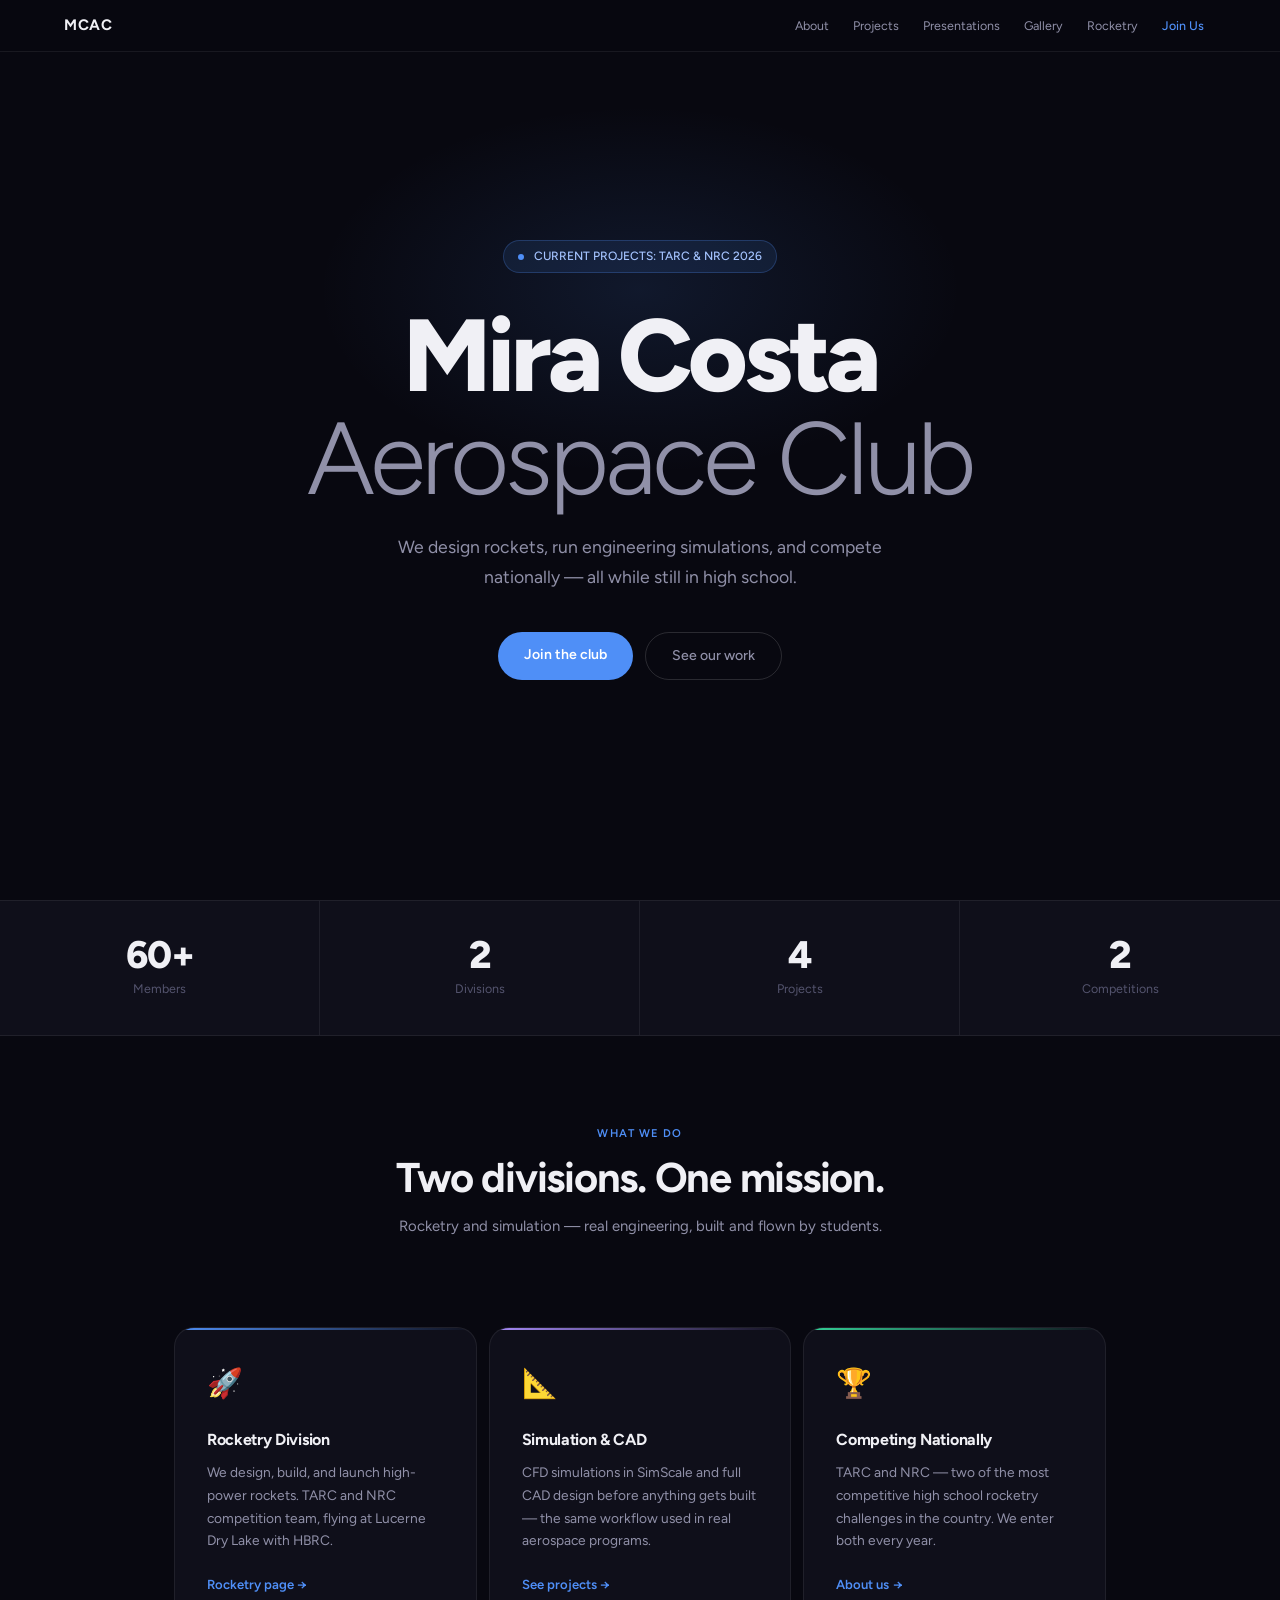
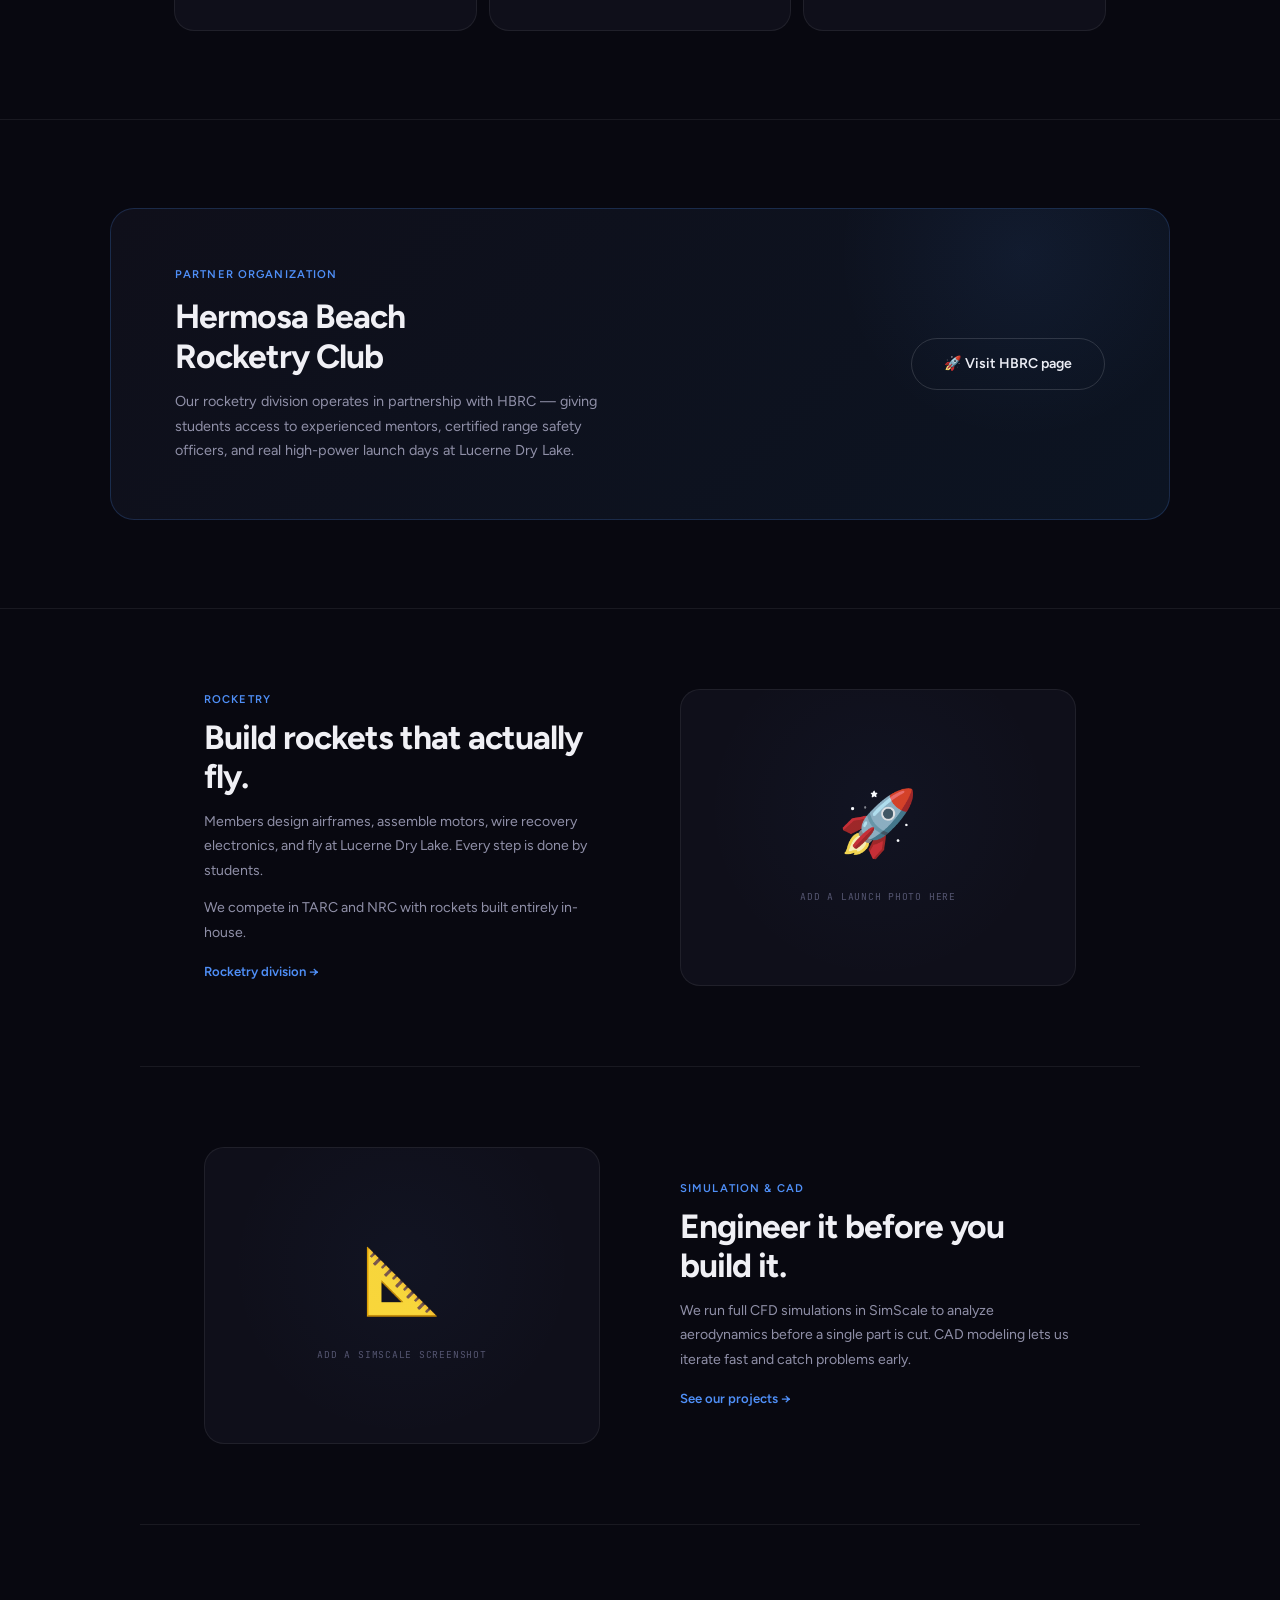
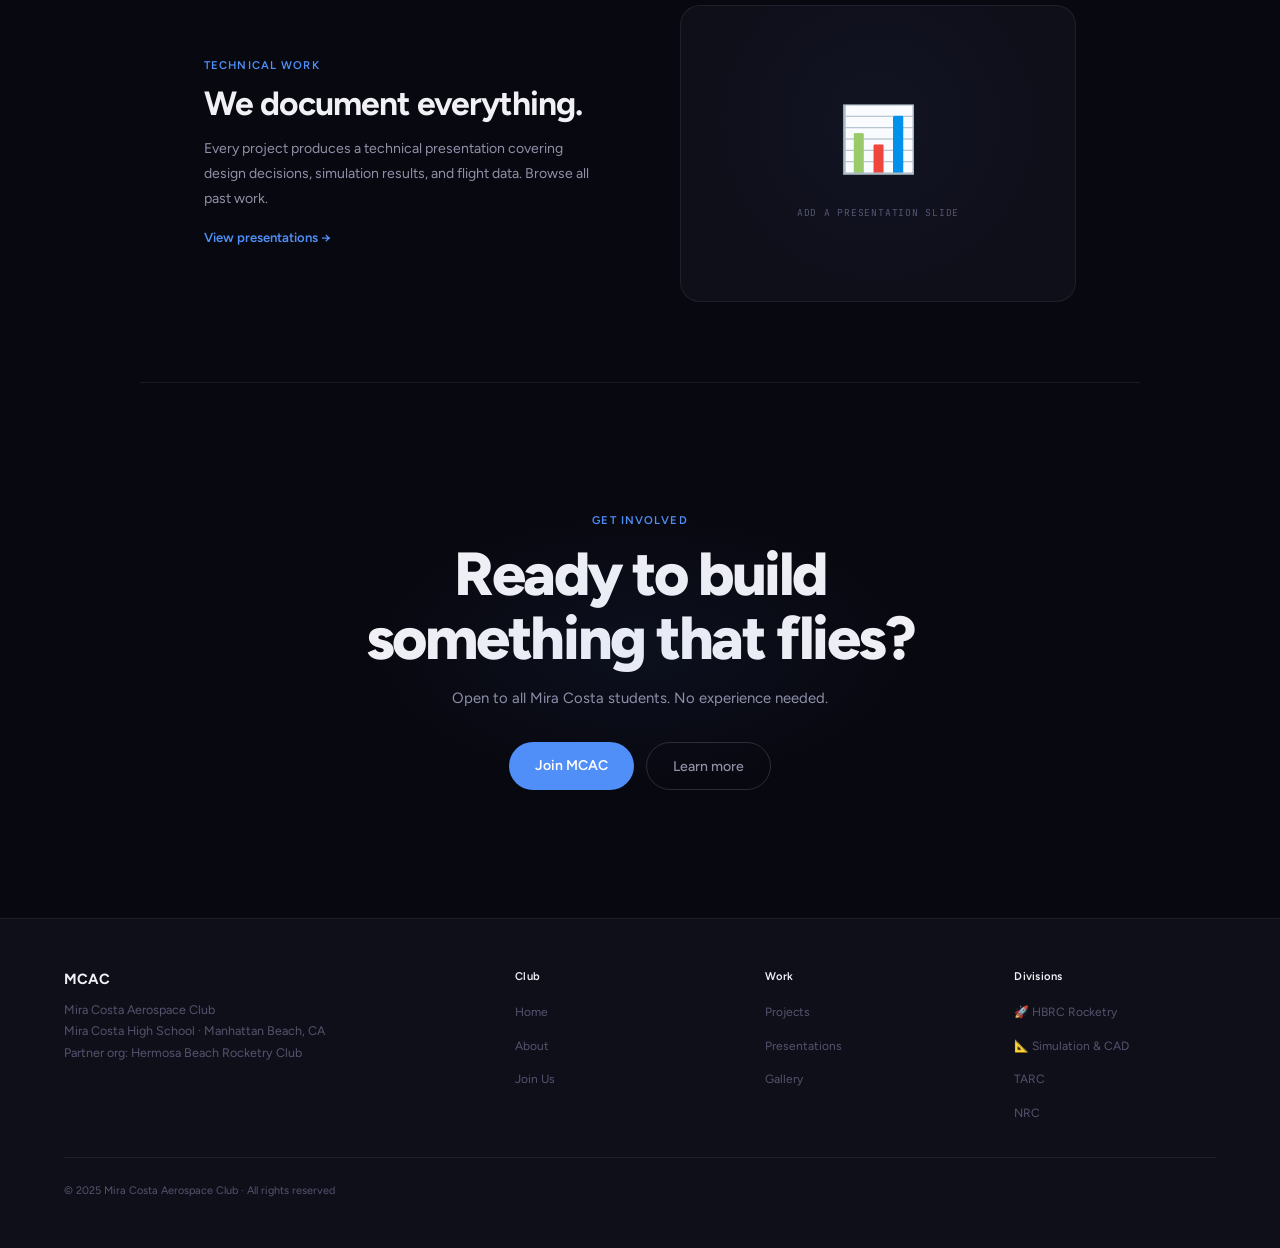
==== commit b960f5ae: "Update hero section project year from 2025 to 2026" ====
--- a/index.html
+++ b/index.html
@@ -362,7 +362,7 @@
   <!-- HERO -->
   <section class="hero">
     <div class="hero-glow"></div>
-    <div class="hero-pill"><div class="hero-pill-dot"></div> TARC &amp; NRC 2025</div>
+    <div class="hero-pill"><div class="hero-pill-dot"></div> CURRENT PROJECTS: TARC &amp; NRC 2026</div>
     <h1>Mira Costa<br><span class="light">Aerospace Club</span></h1>
     <p class="hero-sub">We design rockets, run engineering simulations, and compete nationally — all while still in high school.</p>
     <div class="hero-btns">
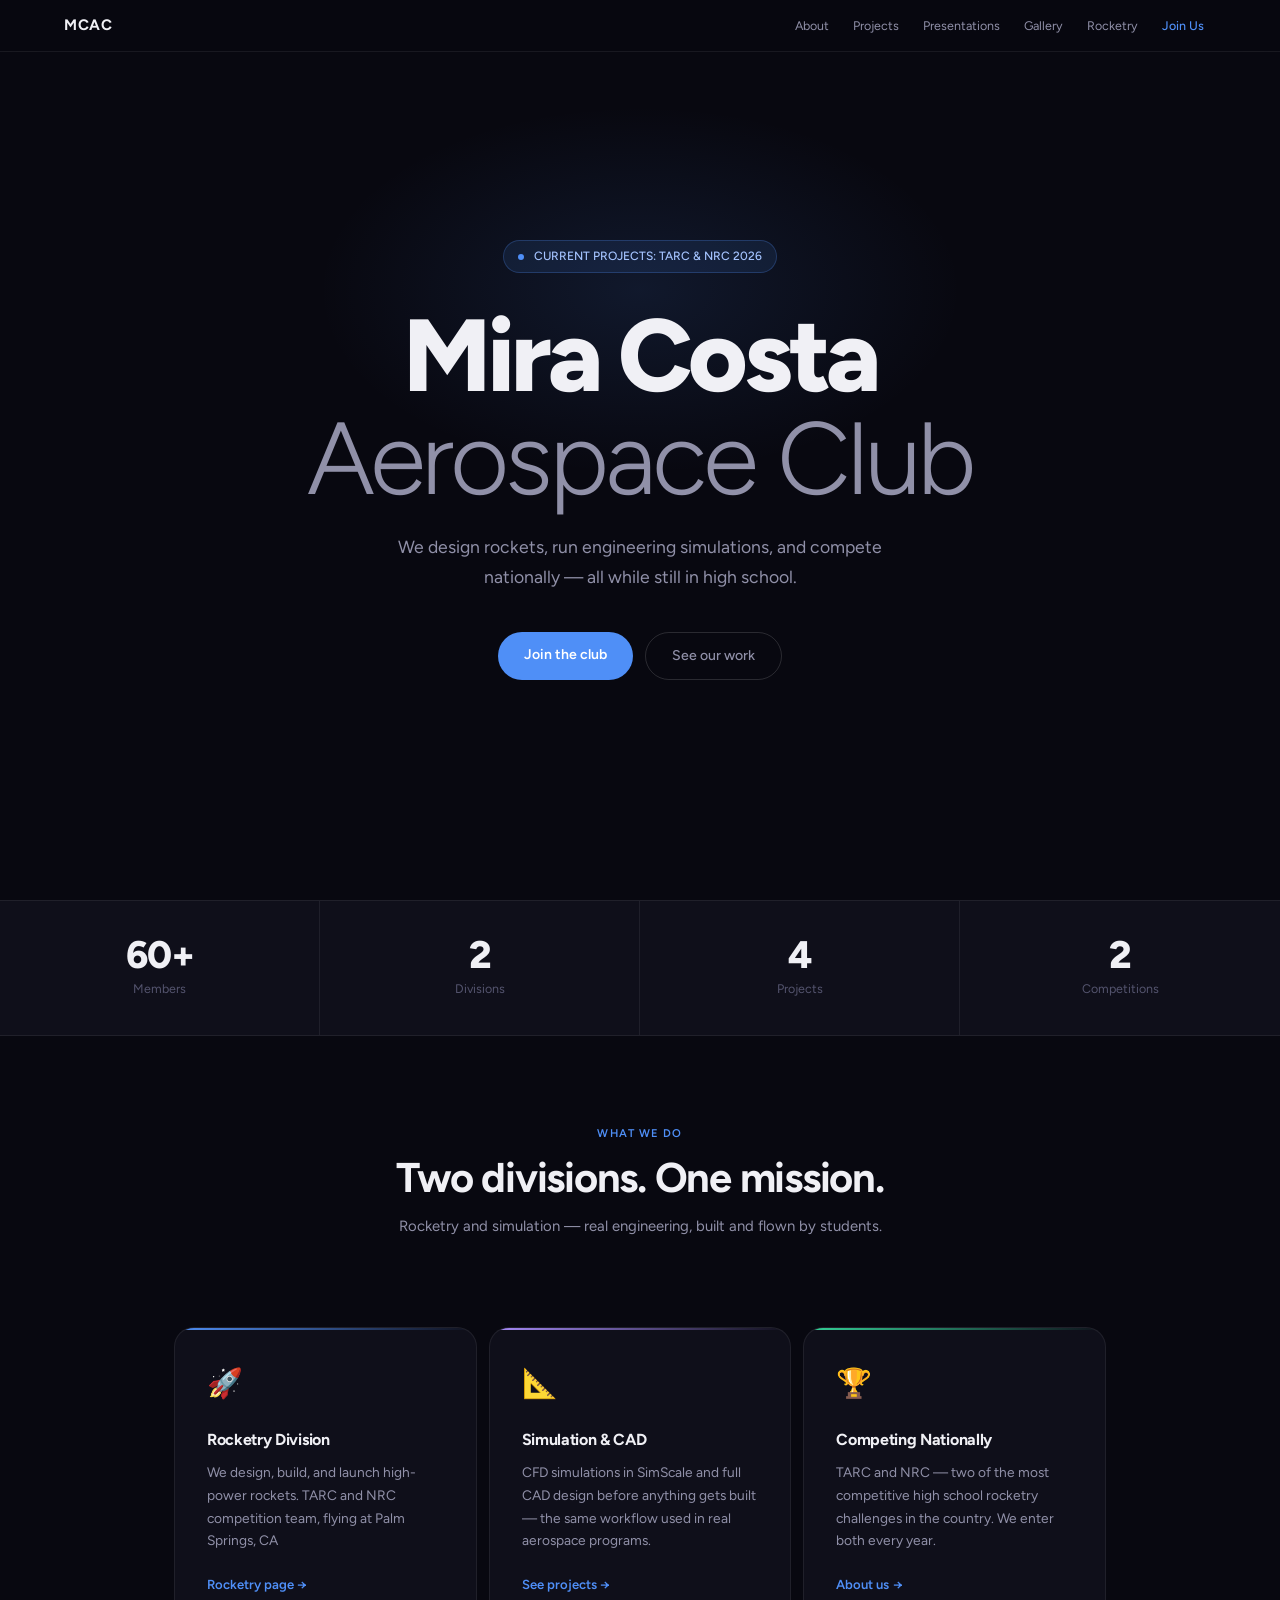
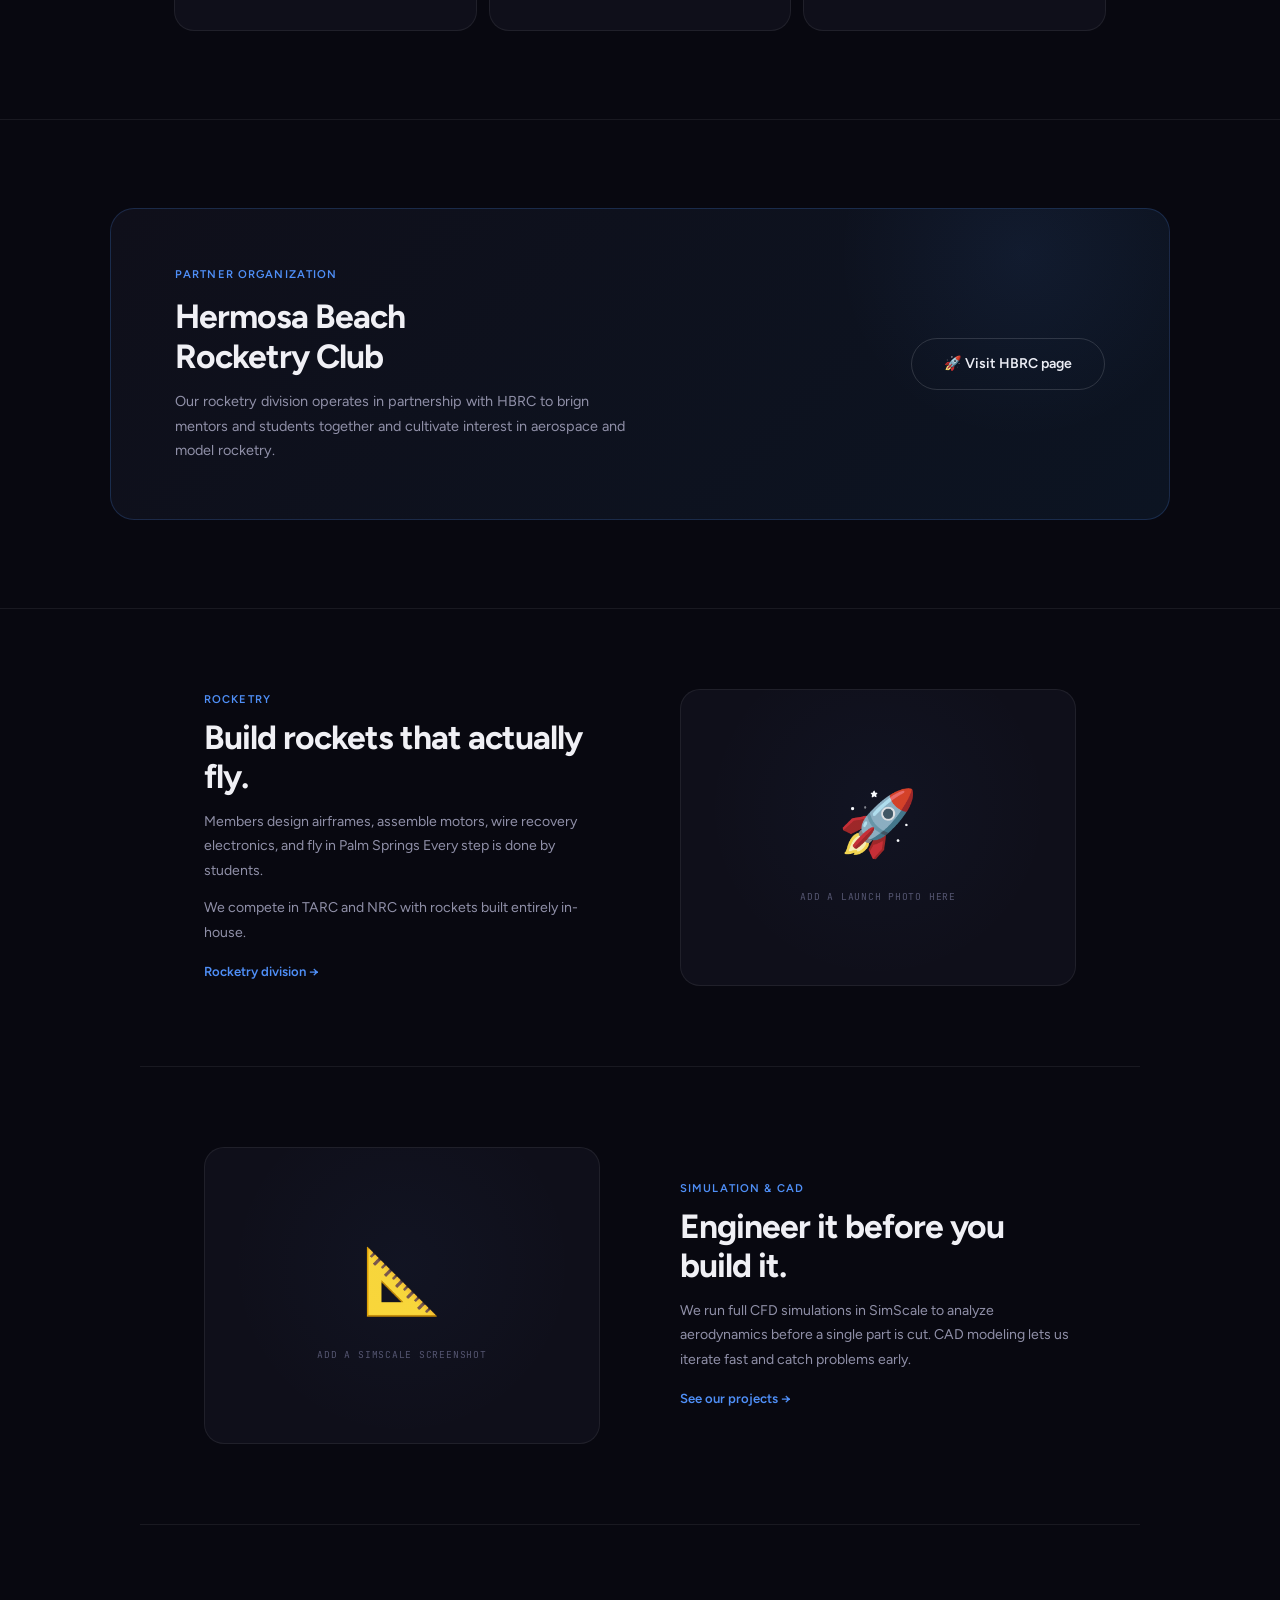
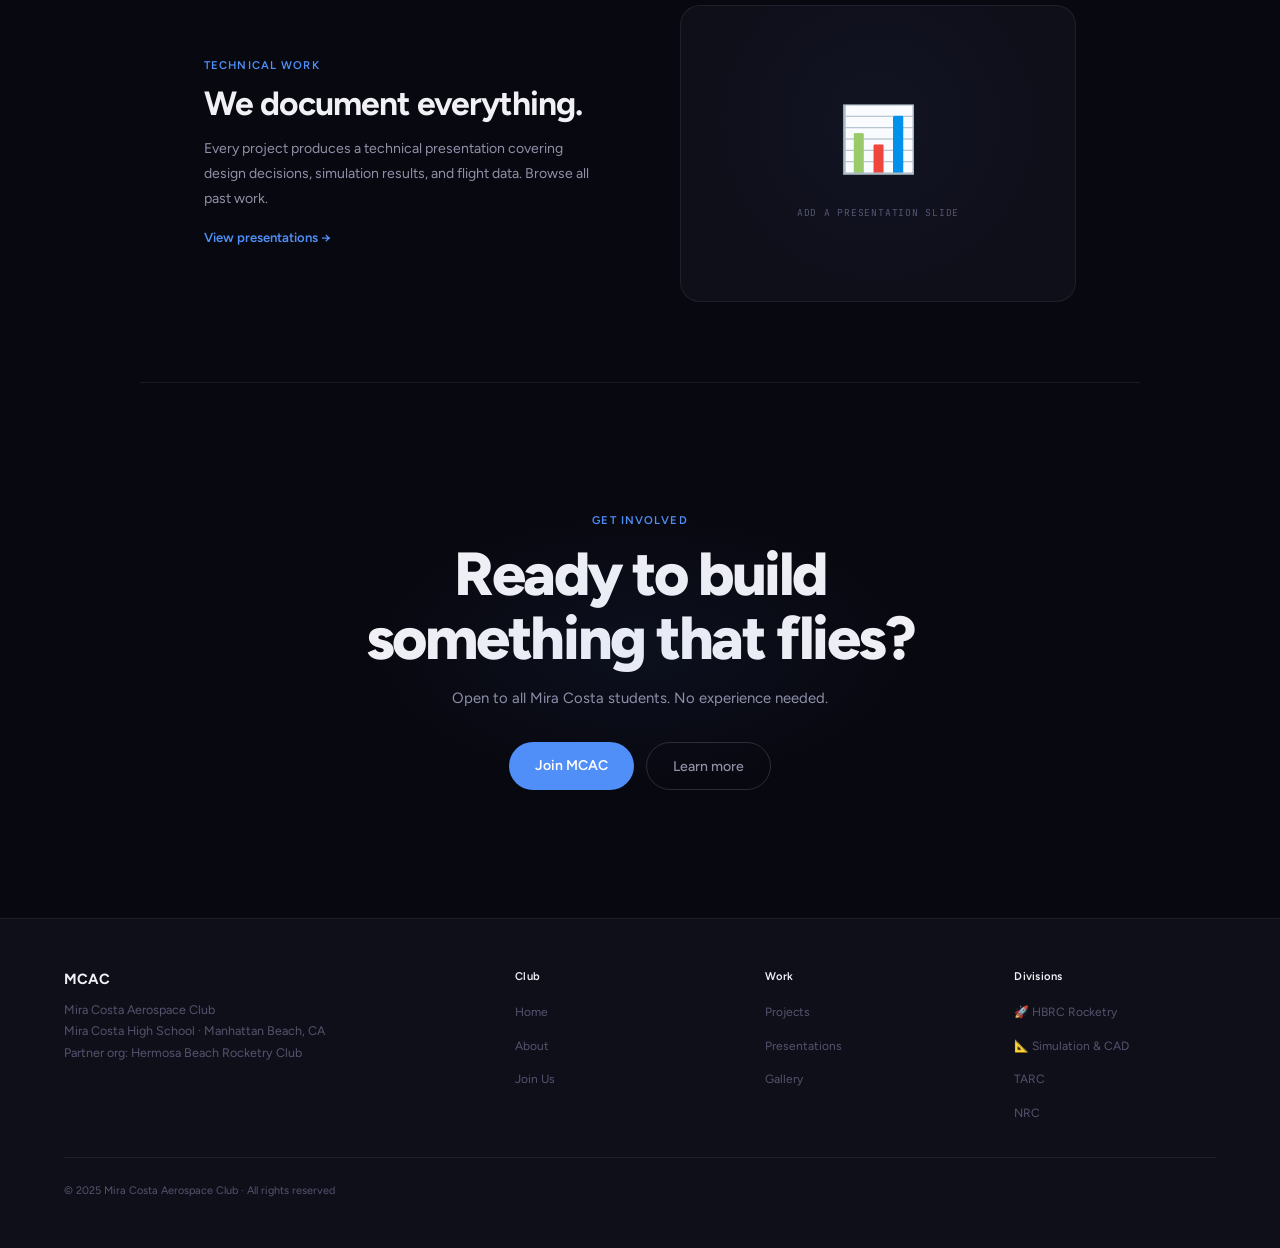
==== commit 7d41b9dd: "Change location references from Lucerne to Palm Springs Updated text to reflect new location for roc" ====
--- a/index.html
+++ b/index.html
@@ -359,18 +359,21 @@
     </ul>
   </nav>
 
-  <!-- HERO -->
-  <section class="hero">
-    <div class="hero-glow"></div>
-    <div class="hero-pill"><div class="hero-pill-dot"></div> CURRENT PROJECTS: TARC &amp; NRC 2026</div>
-    <h1>Mira Costa<br><span class="light">Aerospace Club</span></h1>
-    <p class="hero-sub">We design rockets, run engineering simulations, and compete nationally — all while still in high school.</p>
-    <div class="hero-btns">
-      <a href="contact.html" class="btn-blue">Join the club</a>
-      <a href="projects.html" class="btn-ghost">See our work</a>
-    </div>
-  </section>
-
+<!-- HERO -->
+<section class="hero">
+  <div class="hero-glow"></div>
+  <div class="hero-pill">
+    <div class="hero-pill-dot"></div>
+    CURRENT PROJECTS: TARC & NRC 2026
+  </div>
+  <h1>Mira Costa<br><span class="light">Aerospace Club</span></h1>
+  <p class="hero-sub">We design rockets, run engineering simulations, and compete nationally — all while still in high school.</p>
+  <div class="hero-btns">
+    <a href="contact.html" class="btn-blue">Join the club</a>
+    <a href="projects.html" class="btn-ghost">See our work</a>
+  </div>
+</section>
+  
   <!-- STATS -->
   <div class="stats reveal">
     <div class="stat"><div class="stat-n">60+</div><div class="stat-l">Members</div></div>
@@ -392,7 +395,7 @@
         <div class="card-stripe" style="background:linear-gradient(90deg,var(--blue),transparent);"></div>
         <div class="card-icon">🚀</div>
         <h3>Rocketry Division</h3>
-        <p>We design, build, and launch high-power rockets. TARC and NRC competition team, flying at Lucerne Dry Lake with HBRC.</p>
+        <p>We design, build, and launch high-power rockets. TARC and NRC competition team, flying at Palm Springs, CA</p>
         <a href="rocketry/index.html" class="card-lnk">Rocketry page </a>
       </div>
       <div class="card">
@@ -420,7 +423,7 @@
       <div>
         <div class="label">Partner organization</div>
         <h2>Hermosa Beach<br>Rocketry Club</h2>
-        <p>Our rocketry division operates in partnership with HBRC — giving students access to experienced mentors, certified range safety officers, and real high-power launch days at Lucerne Dry Lake.</p>
+        <p>Our rocketry division operates in partnership with HBRC to brign mentors and students together and cultivate interest in aerospace and model rocketry.</p>
       </div>
       <a href="rocketry/index.html" class="btn-hbrc">🚀 Visit HBRC page</a>
     </div>
@@ -433,7 +436,7 @@
     <div class="feat-text">
       <div class="label">Rocketry</div>
       <h2>Build rockets that actually fly.</h2>
-      <p>Members design airframes, assemble motors, wire recovery electronics, and fly at Lucerne Dry Lake. Every step is done by students.</p>
+      <p>Members design airframes, assemble motors, wire recovery electronics, and fly in Palm Springs Every step is done by students.</p>
       <p>We compete in TARC and NRC with rockets built entirely in-house.</p>
       <a href="rocketry/index.html" class="card-lnk">Rocketry division </a>
     </div>
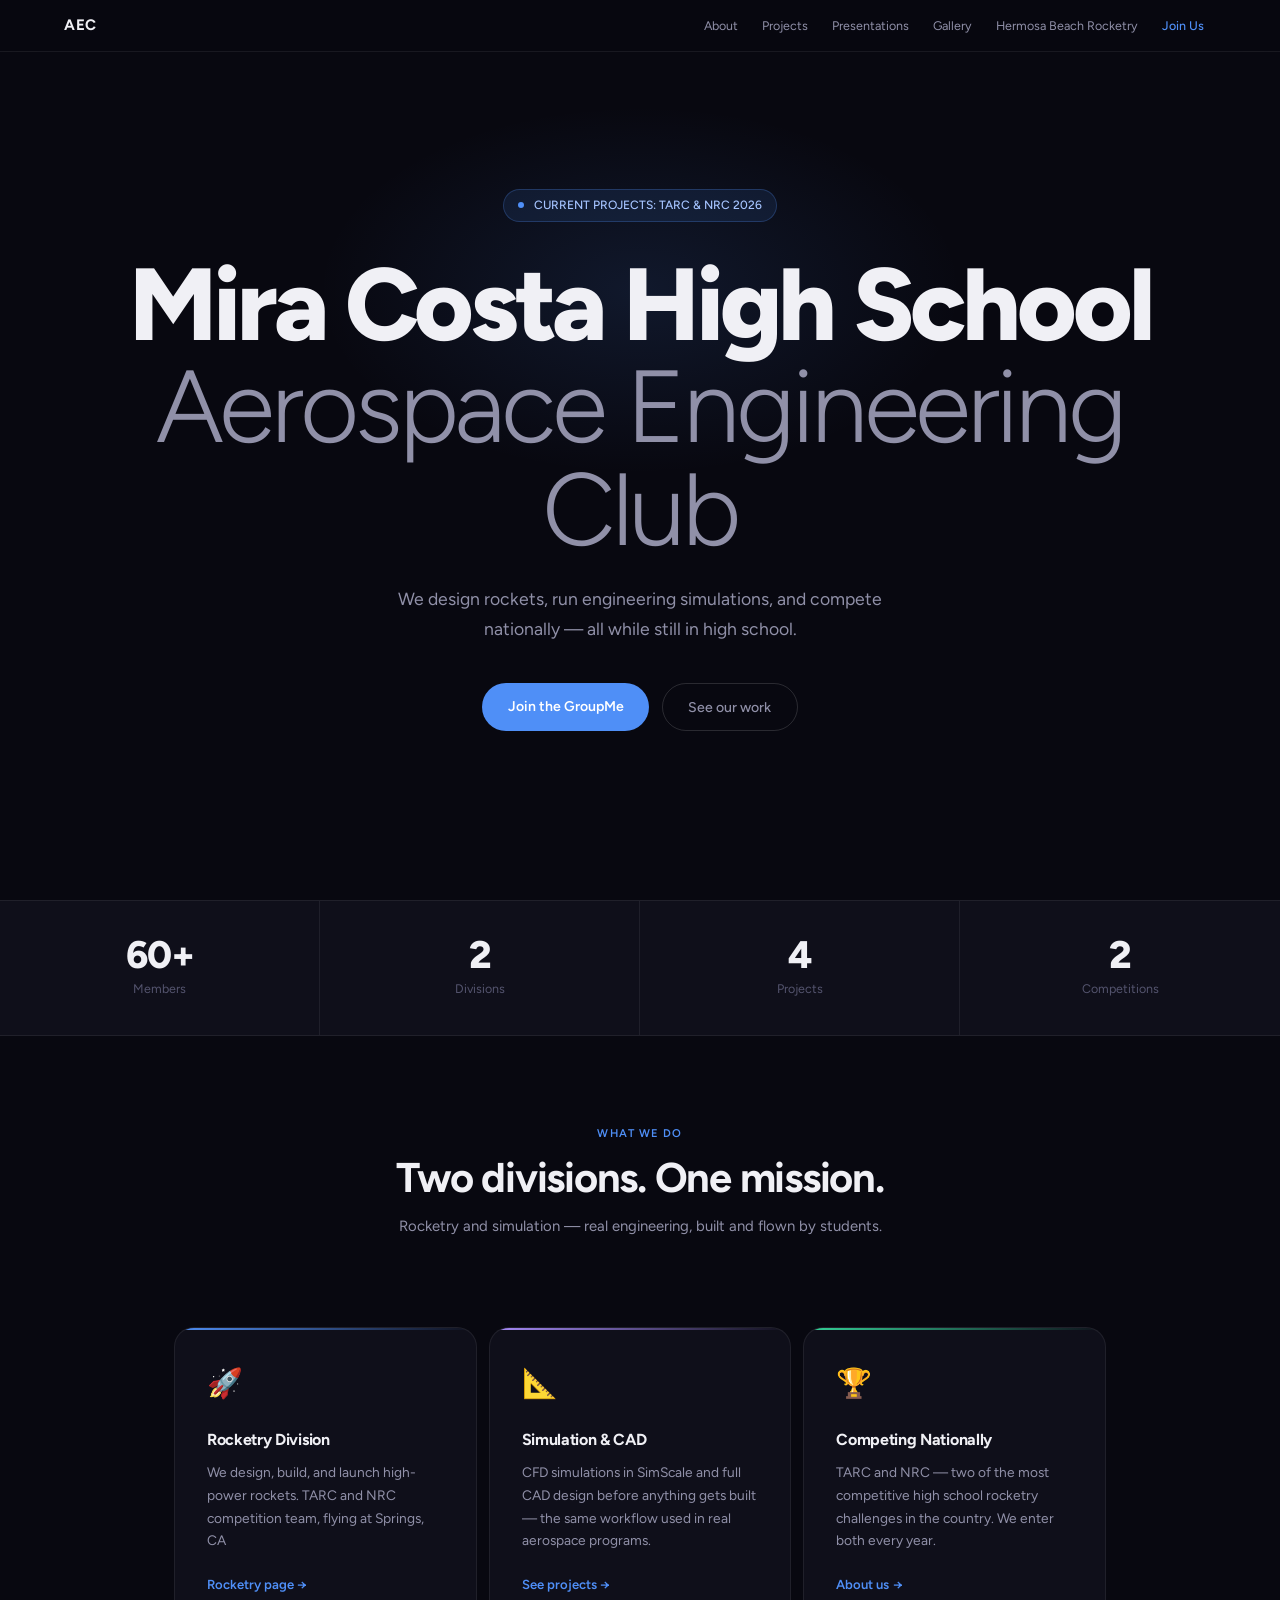
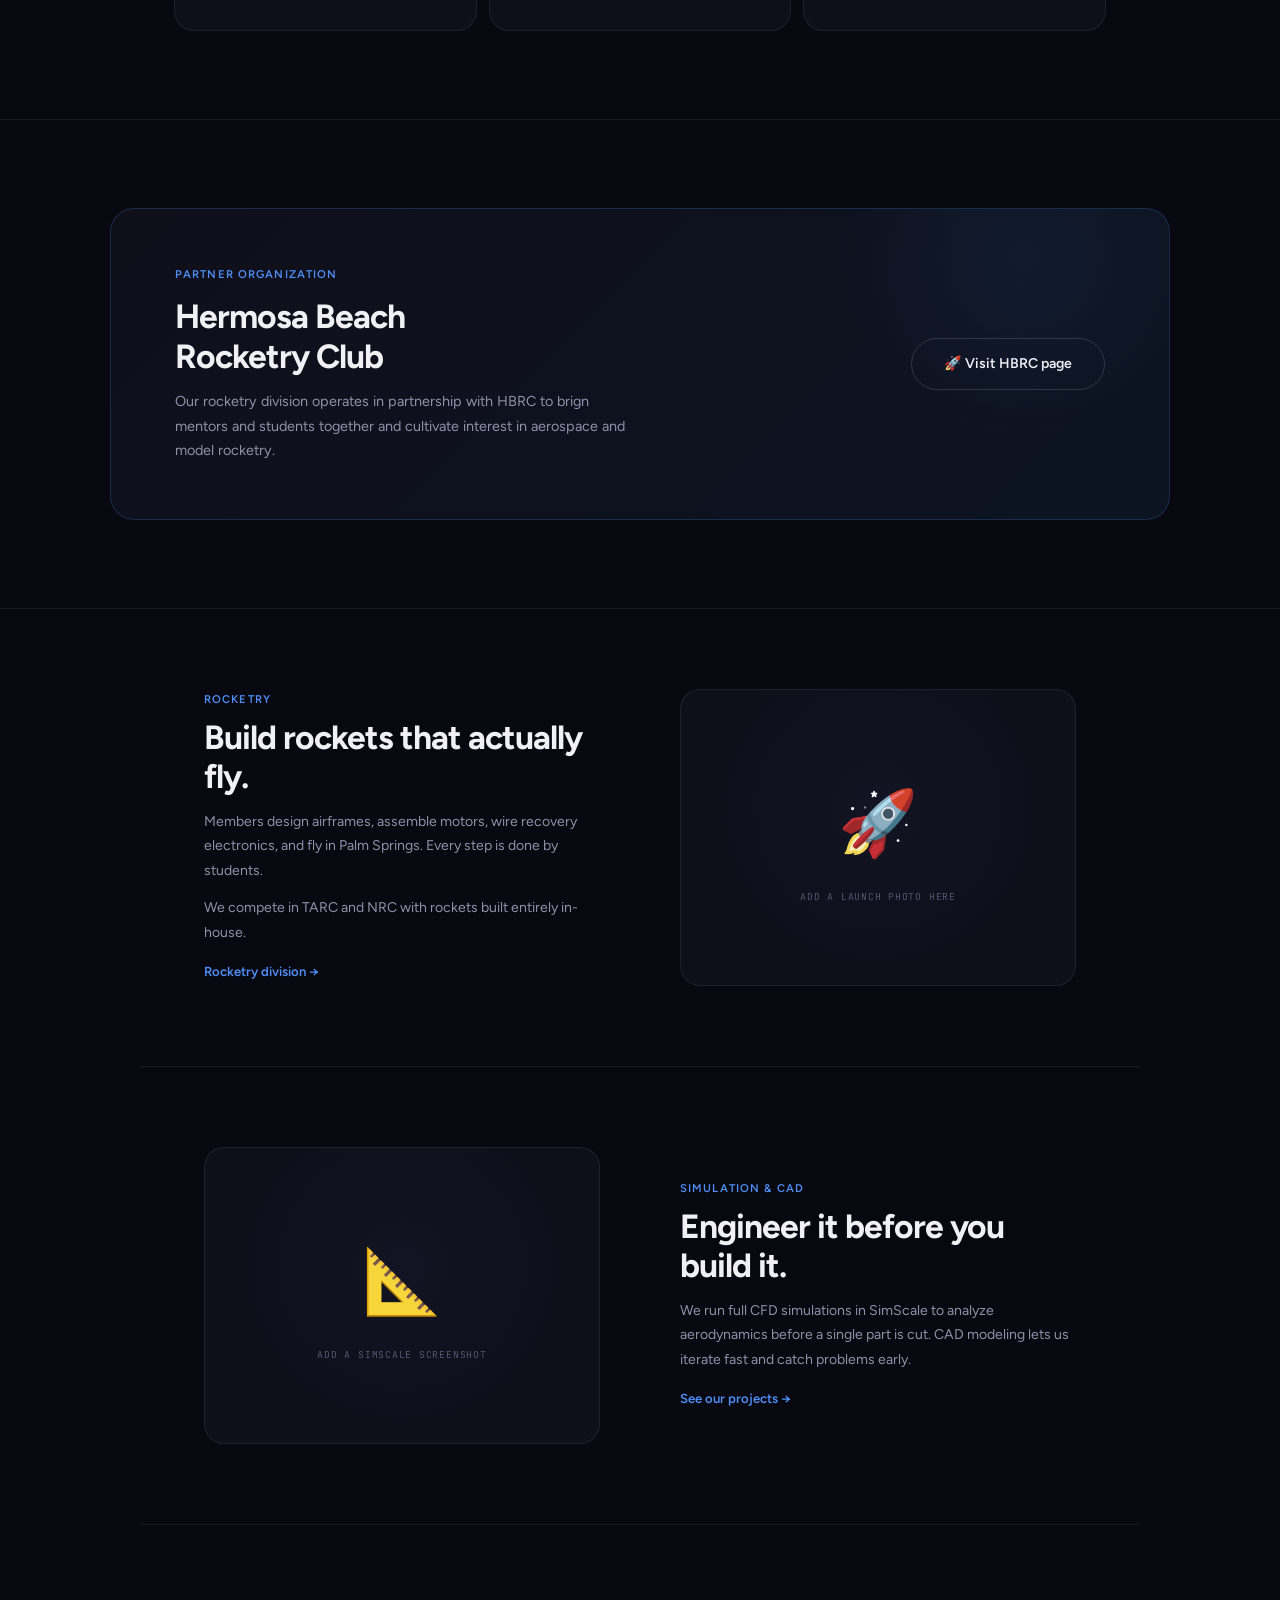
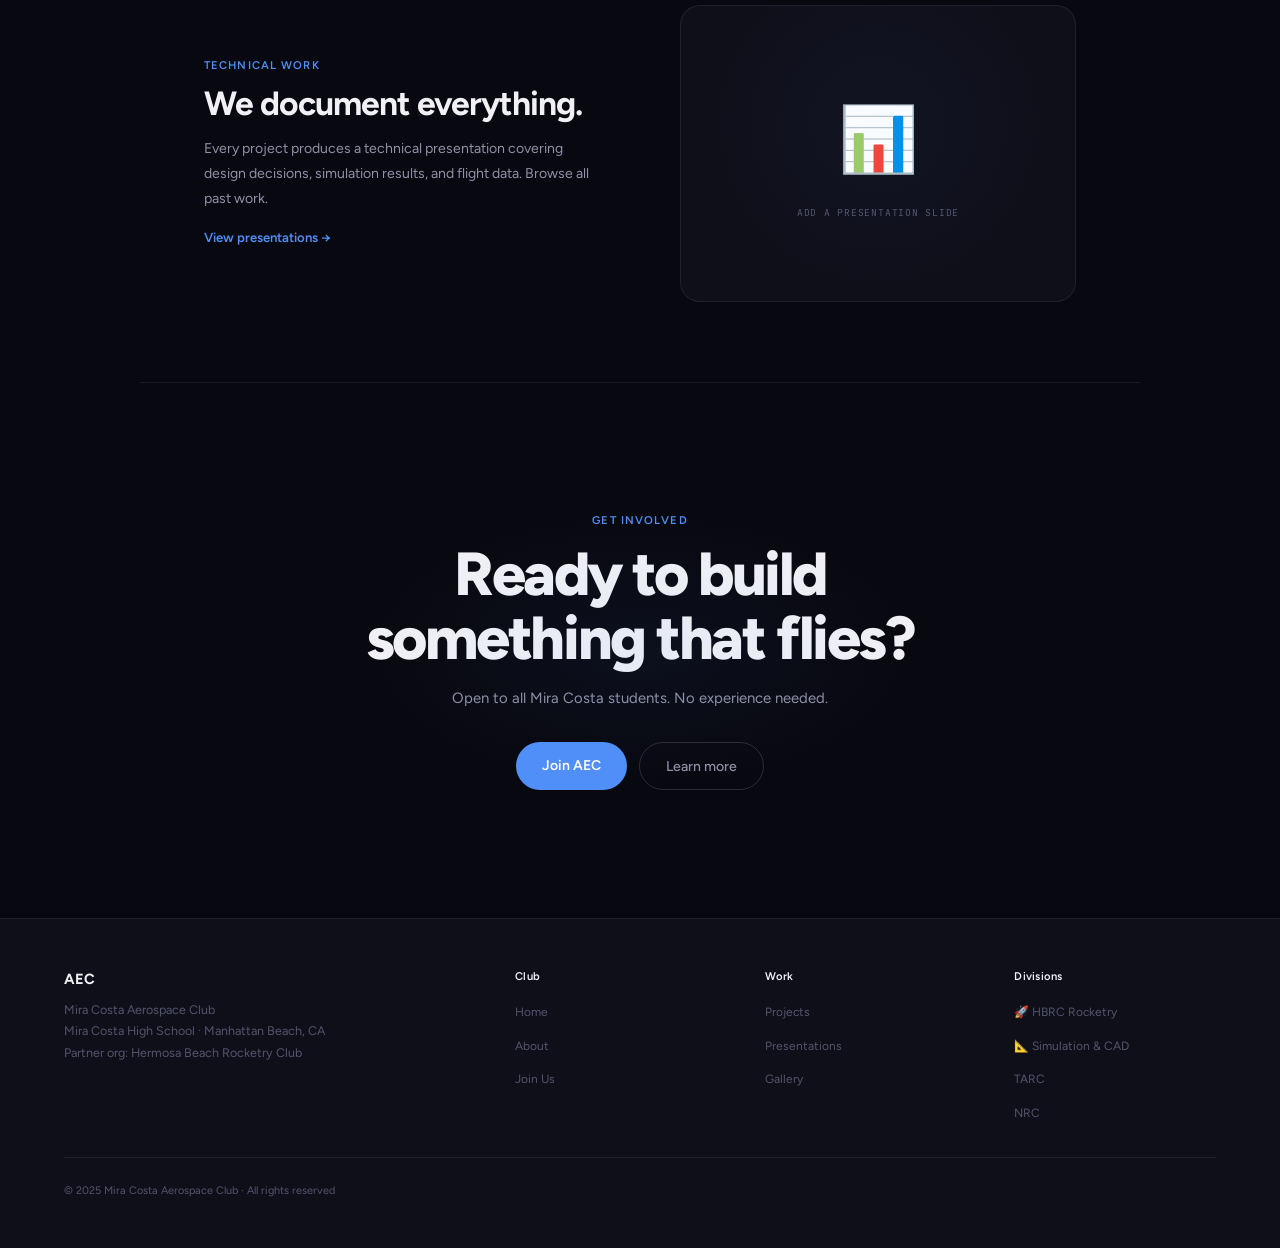
==== commit 48b06906: "Update club name references from MCAC to AEC" ====
--- a/index.html
+++ b/index.html
@@ -348,13 +348,13 @@
 <body>
 
   <nav>
-    <a href="index.html" class="nav-logo">MCAC</a>
+    <a href="index.html" class="nav-logo">AEC</a>
     <ul class="nav-links">
       <li><a href="about.html">About</a></li>
       <li><a href="projects.html">Projects</a></li>
       <li><a href="presentations.html">Presentations</a></li>
       <li><a href="gallery.html">Gallery</a></li>
-      <li><a href="rocketry/index.html">Rocketry</a></li>
+      <li><a href="rocketry/index.html">Hermosa Beach Rocketry</a></li>
       <li><a href="contact.html" class="nav-join">Join Us</a></li>
     </ul>
   </nav>
@@ -366,12 +366,12 @@
     <div class="hero-pill-dot"></div>
     CURRENT PROJECTS: TARC & NRC 2026
   </div>
-  <h1>Mira Costa<br><span class="light">Aerospace Club</span></h1>
+  <h1>Mira Costa High School<br><span class="light">Aerospace Engineering Club</span></h1>
   <p class="hero-sub">We design rockets, run engineering simulations, and compete nationally — all while still in high school.</p>
   <div class="hero-btns">
-    <a href="contact.html" class="btn-blue">Join the club</a>
-    <a href="projects.html" class="btn-ghost">See our work</a>
-  </div>
+  <a href="https://groupme.com/join_group/96601438/nnVI4sBJ" class="btn-blue" target="_blank" rel="noopener noreferrer">Join the GroupMe</a>
+  <a href="projects.html" class="btn-ghost">See our work</a>
+</div>
 </section>
   
   <!-- STATS -->
@@ -395,7 +395,7 @@
         <div class="card-stripe" style="background:linear-gradient(90deg,var(--blue),transparent);"></div>
         <div class="card-icon">🚀</div>
         <h3>Rocketry Division</h3>
-        <p>We design, build, and launch high-power rockets. TARC and NRC competition team, flying at Palm Springs, CA</p>
+        <p>We design, build, and launch high-power rockets. TARC and NRC competition team, flying at  Springs, CA</p>
         <a href="rocketry/index.html" class="card-lnk">Rocketry page </a>
       </div>
       <div class="card">
@@ -436,7 +436,7 @@
     <div class="feat-text">
       <div class="label">Rocketry</div>
       <h2>Build rockets that actually fly.</h2>
-      <p>Members design airframes, assemble motors, wire recovery electronics, and fly in Palm Springs Every step is done by students.</p>
+      <p>Members design airframes, assemble motors, wire recovery electronics, and fly in Palm Springs. Every step is done by students.</p>
       <p>We compete in TARC and NRC with rockets built entirely in-house.</p>
       <a href="rocketry/index.html" class="card-lnk">Rocketry division </a>
     </div>
@@ -469,7 +469,7 @@
     <h2>Ready to build<br>something that flies?</h2>
     <p>Open to all Mira Costa students. No experience needed.</p>
     <div class="cta-row">
-      <a href="contact.html" class="btn-blue">Join MCAC</a>
+      <a href="contact.html" class="btn-blue">Join AEC</a>
       <a href="about.html" class="btn-ghost">Learn more</a>
     </div>
   </section>
@@ -478,7 +478,7 @@
   <footer>
     <div class="footer-grid">
       <div>
-        <div class="footer-brand">MCAC</div>
+        <div class="footer-brand">AEC</div>
         <div class="footer-tagline">Mira Costa Aerospace Club<br>Mira Costa High School · Manhattan Beach, CA<br>Partner org: Hermosa Beach Rocketry Club</div>
       </div>
       <div class="footer-col">
